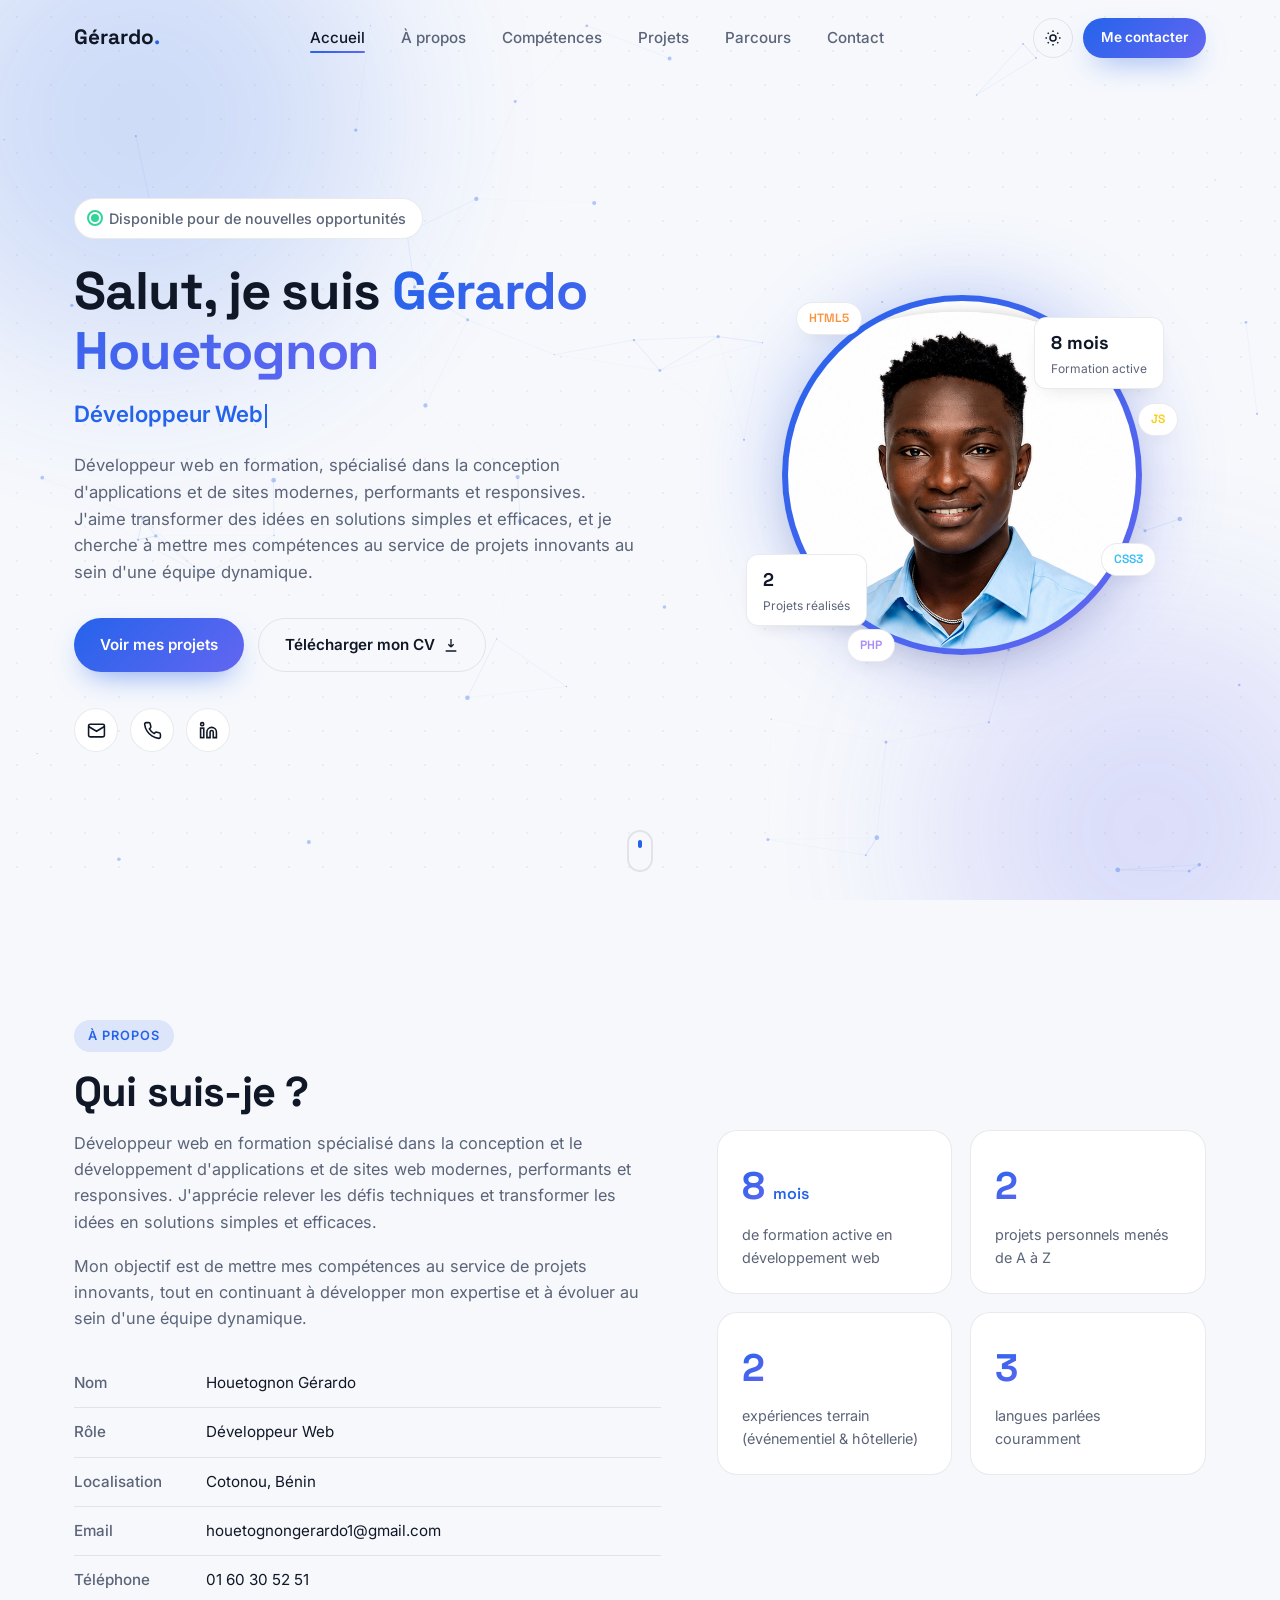
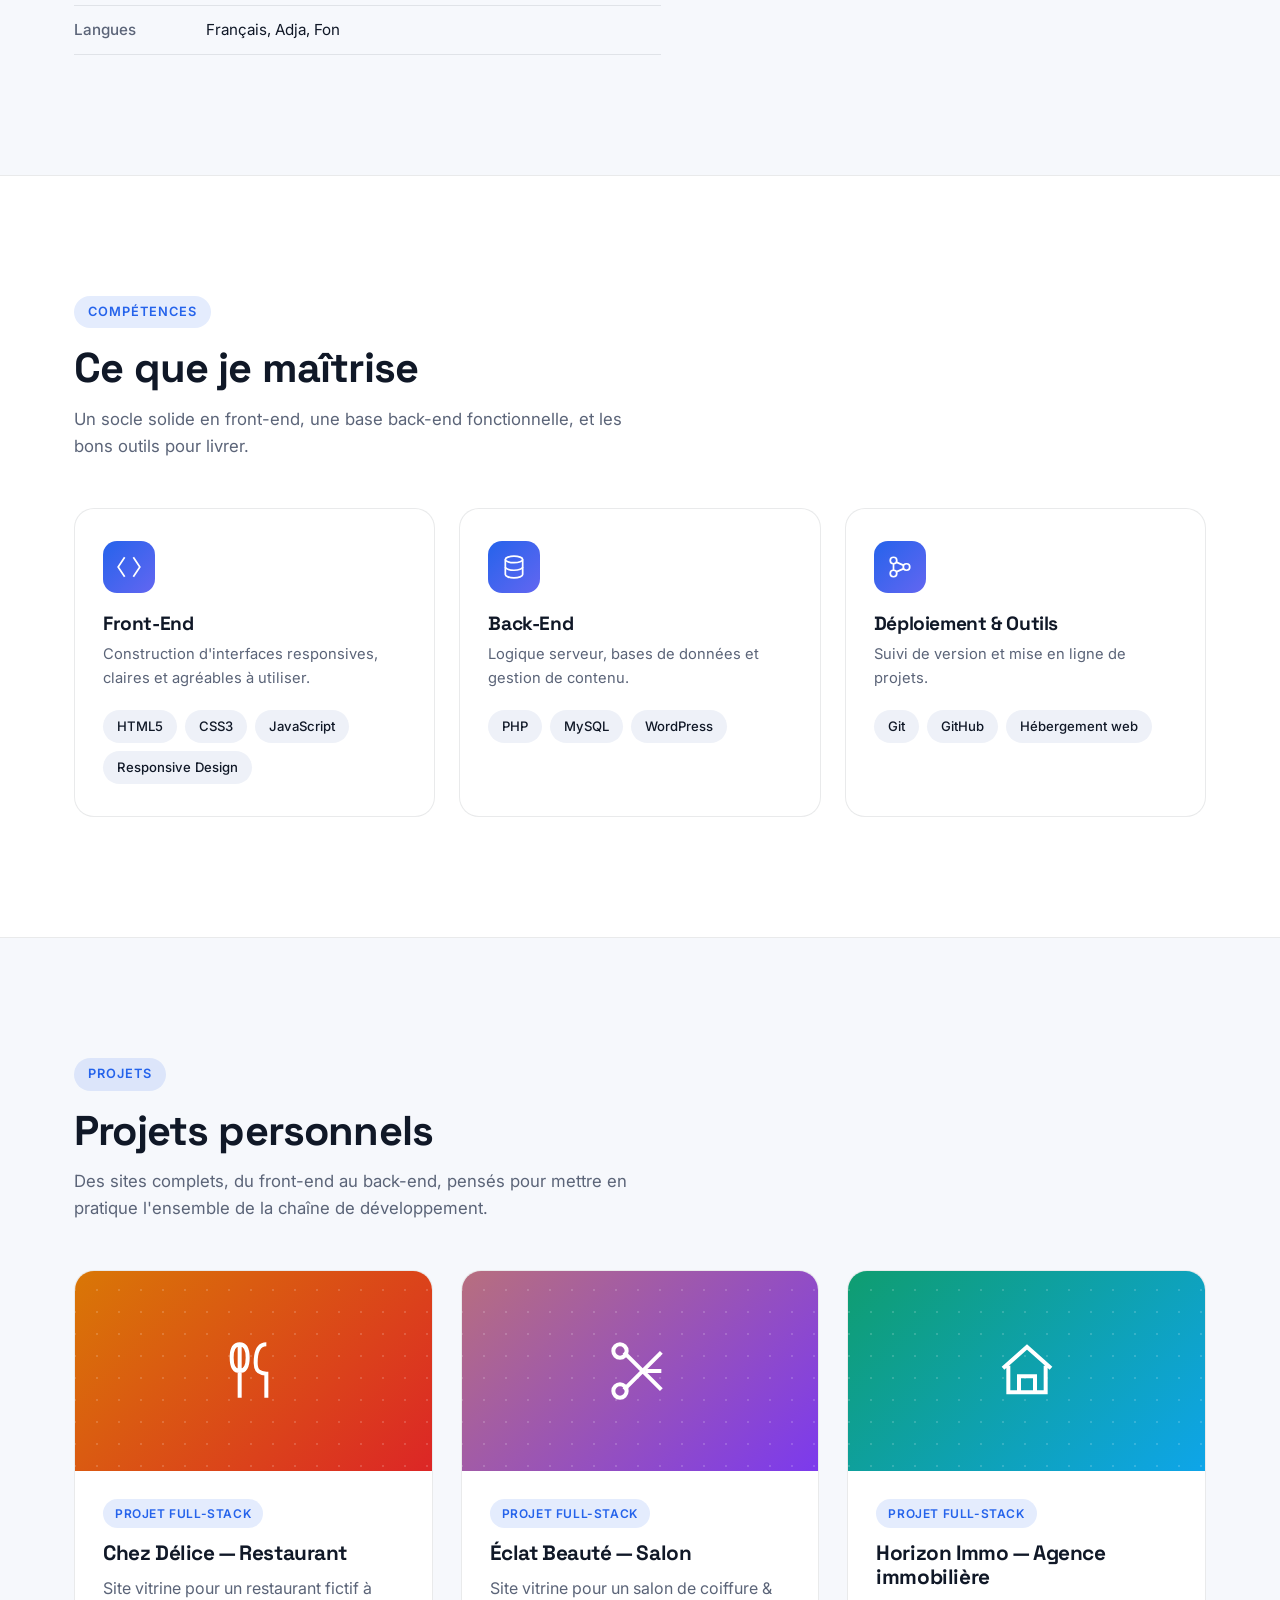
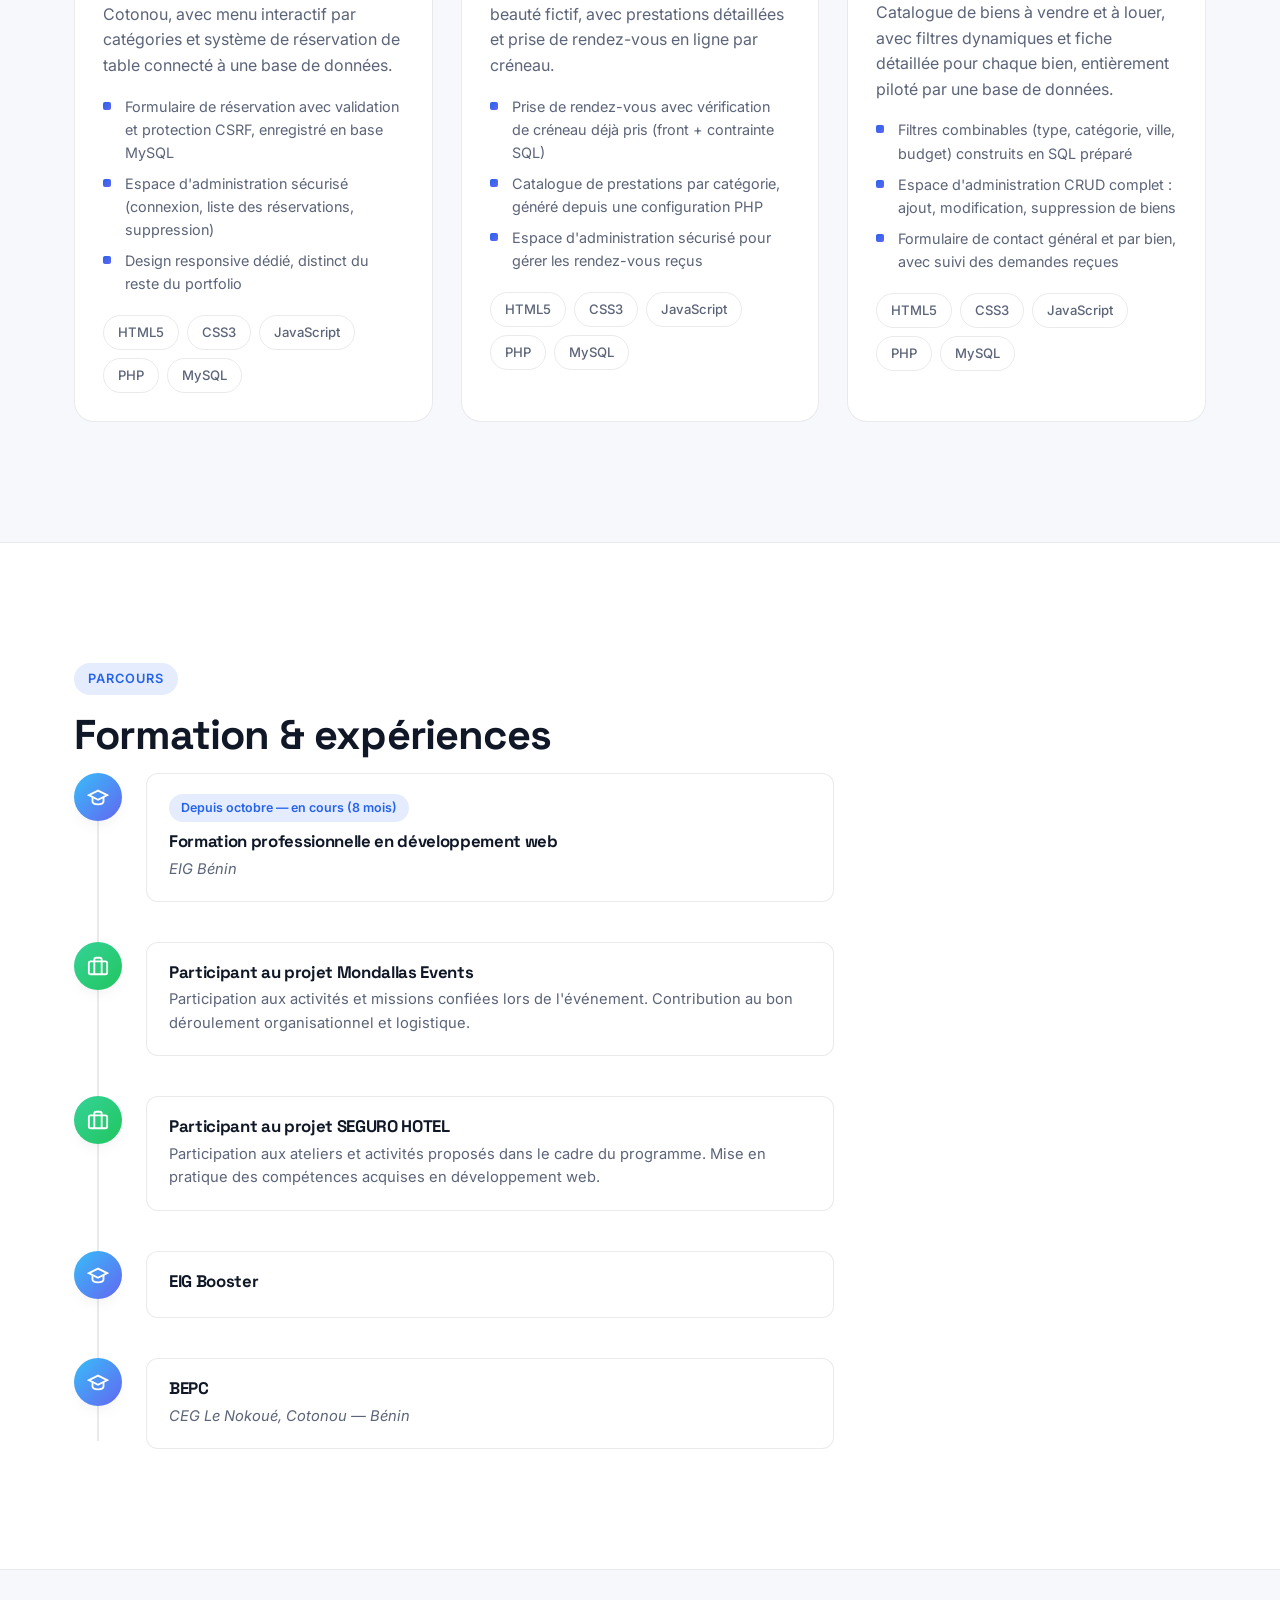
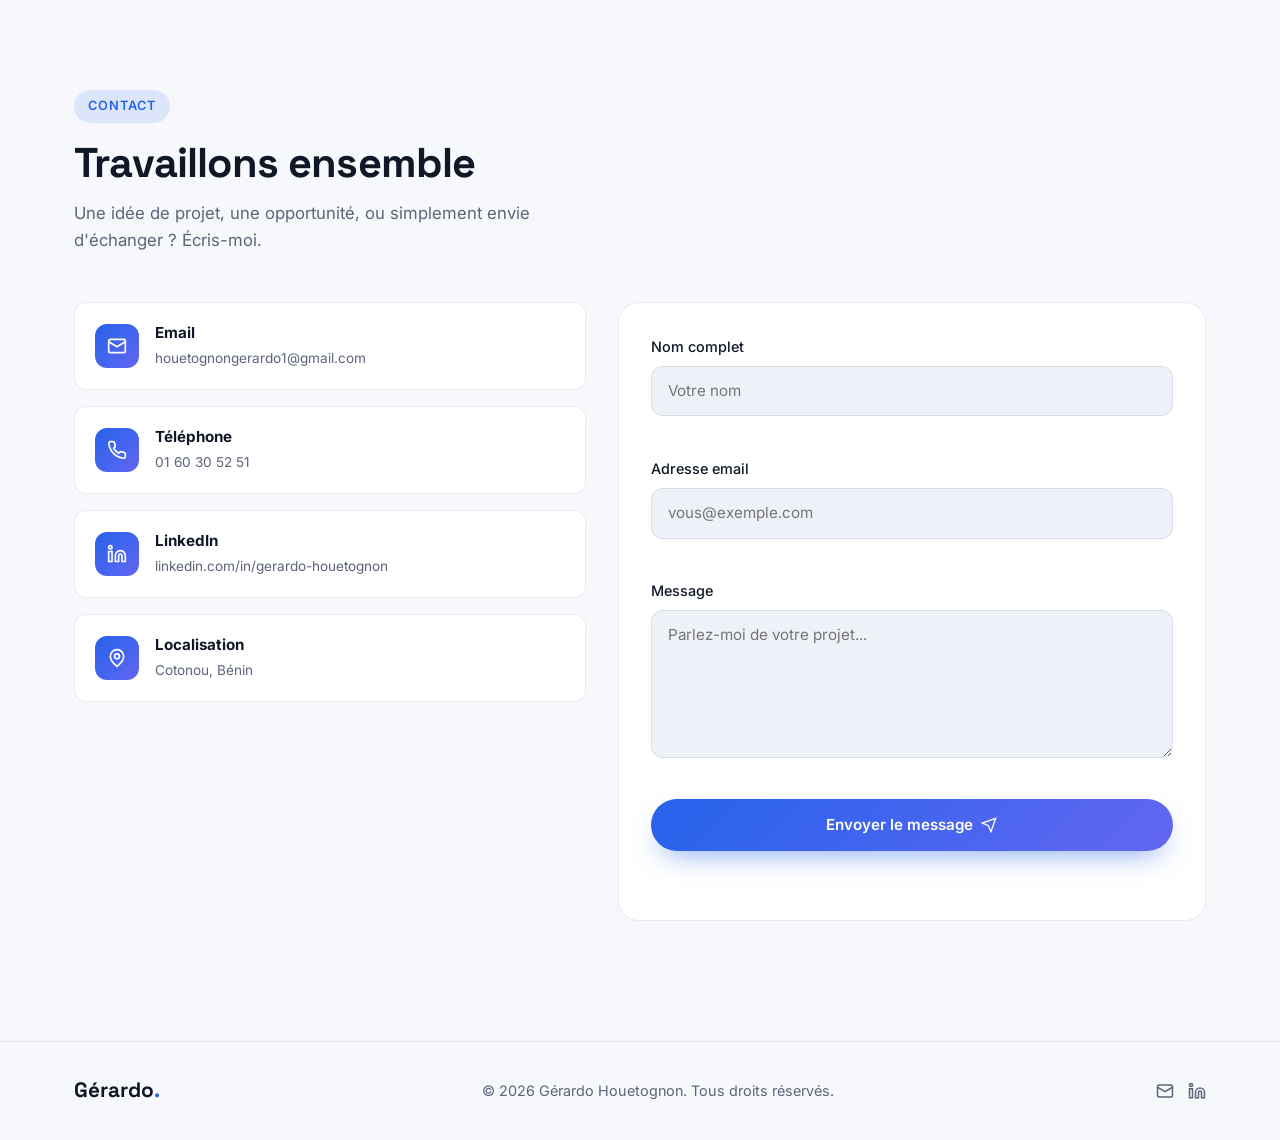
==== index.html @ ce1ed21f "Premier commit : portfolio personnel (site vitrine developpeur web)" ====
<!DOCTYPE html>
<html lang="fr">
<head>
<meta charset="UTF-8">
<meta name="viewport" content="width=device-width, initial-scale=1.0">
<title>Gérardo Houetognon — Développeur Web</title>
<meta name="description" content="Portfolio de Gérardo Houetognon, développeur web front-end &amp; back-end basé à Cotonou, Bénin. HTML5, CSS3, JavaScript, PHP, MySQL, WordPress.">
<meta name="theme-color" content="#0b0f19">

<meta property="og:type" content="website">
<meta property="og:title" content="Gérardo Houetognon — Développeur Web">
<meta property="og:description" content="Portfolio de Gérardo Houetognon, développeur web front-end &amp; back-end basé à Cotonou, Bénin.">
<meta property="og:image" content="assets/images/profile.png">

<link rel="icon" href="data:image/svg+xml,%3Csvg xmlns='http://www.w3.org/2000/svg' viewBox='0 0 100 100'%3E%3Crect width='100' height='100' rx='22' fill='%230b0f19'/%3E%3Ctext x='50' y='68' font-size='52' font-family='Arial,sans-serif' font-weight='700' fill='%2338bdf8' text-anchor='middle'%3EGH%3C/text%3E%3C/svg%3E">

<link rel="preconnect" href="https://fonts.googleapis.com">
<link rel="preconnect" href="https://fonts.gstatic.com" crossorigin>
<link href="https://fonts.googleapis.com/css2?family=Space+Grotesk:wght@500;600;700&family=Inter:wght@400;500;600;700&display=swap" rel="stylesheet">

<link rel="stylesheet" href="css/style.css">
</head>
<body>

<div class="preloader" id="preloader" aria-hidden="true">
  <span class="preloader__mark">GH</span>
</div>

<div class="bg-decor" aria-hidden="true">
  <span class="blob blob--one"></span>
  <span class="blob blob--two"></span>
  <span class="grid-overlay"></span>
</div>

<a class="skip-link" href="#main">Aller au contenu</a>

<header class="header" id="header">
  <div class="container header__inner">
    <a href="#top" class="logo">Gérardo<span class="dot">.</span></a>

    <nav class="nav" id="nav">
      <ul class="nav__list">
        <li><a href="#top" class="nav__link" data-nav>Accueil</a></li>
        <li><a href="#apropos" class="nav__link" data-nav>À propos</a></li>
        <li><a href="#competences" class="nav__link" data-nav>Compétences</a></li>
        <li><a href="#projets" class="nav__link" data-nav>Projets</a></li>
        <li><a href="#parcours" class="nav__link" data-nav>Parcours</a></li>
        <li><a href="#contact" class="nav__link" data-nav>Contact</a></li>
      </ul>
    </nav>

    <div class="header__actions">
      <button class="icon-btn" id="themeToggle" type="button" aria-label="Changer de thème">
        <svg class="icon icon-sun" viewBox="0 0 24 24" fill="none" stroke="currentColor" stroke-width="2"><circle cx="12" cy="12" r="4"/><path d="M12 2v2M12 20v2M4.93 4.93l1.41 1.41M17.66 17.66l1.41 1.41M2 12h2M20 12h2M6.34 17.66l-1.41 1.41M19.07 4.93l-1.41 1.41"/></svg>
        <svg class="icon icon-moon" viewBox="0 0 24 24" fill="none" stroke="currentColor" stroke-width="2"><path d="M21 12.79A9 9 0 1 1 11.21 3 7 7 0 0 0 21 12.79Z"/></svg>
      </button>
      <a href="#contact" class="btn btn--sm btn--primary header__cta">Me contacter</a>
      <button class="icon-btn nav-toggle" id="navToggle" type="button" aria-label="Ouvrir le menu" aria-expanded="false" aria-controls="nav">
        <span></span><span></span><span></span>
      </button>
    </div>
  </div>
</header>

<div class="nav-overlay" id="navOverlay"></div>

<main id="main">

  <!-- HERO -->
  <section class="hero section" id="top">
    <canvas id="particles" class="particles-canvas" aria-hidden="true"></canvas>
    <div class="container hero__inner">
      <div class="hero__text" data-reveal>
        <p class="eyebrow"><span class="pulse-dot"></span>Disponible pour de nouvelles opportunités</p>
        <h1 class="hero__title">
          Salut, je suis <span class="text-gradient">Gérardo Houetognon</span>
        </h1>
        <p class="hero__role">
          <span id="typed"></span><span class="caret" aria-hidden="true"></span>
        </p>
        <p class="hero__desc">
          Développeur web en formation, spécialisé dans la conception d'applications et de sites modernes,
          performants et responsives. J'aime transformer des idées en solutions simples et efficaces, et
          je cherche à mettre mes compétences au service de projets innovants au sein d'une équipe dynamique.
        </p>
        <div class="hero__actions">
          <a href="#projets" class="btn btn--primary">Voir mes projets</a>
          <a href="assets/cv/CV-Gerardo-Houetognon.pdf" class="btn btn--ghost" download>
            Télécharger mon CV
            <svg class="icon icon--sm" viewBox="0 0 24 24" fill="none" stroke="currentColor" stroke-width="2"><path d="M12 3v12m0 0-4-4m4 4 4-4M4 21h16"/></svg>
          </a>
        </div>
        <div class="hero__socials">
          <a href="mailto:houetognongerardo1@gmail.com" class="social-btn" aria-label="Envoyer un email" title="Email">
            <svg class="icon" viewBox="0 0 24 24" fill="none" stroke="currentColor" stroke-width="2"><rect x="2" y="4" width="20" height="16" rx="2"/><path d="m2 7 10 6 10-6"/></svg>
          </a>
          <a href="tel:0160305251" class="social-btn" aria-label="Appeler" title="Téléphone">
            <svg class="icon" viewBox="0 0 24 24" fill="none" stroke="currentColor" stroke-width="2"><path d="M22 16.92v3a2 2 0 0 1-2.18 2 19.79 19.79 0 0 1-8.63-3.07 19.5 19.5 0 0 1-6-6 19.79 19.79 0 0 1-3.07-8.67A2 2 0 0 1 4.11 2h3a2 2 0 0 1 2 1.72c.127.96.362 1.903.7 2.81a2 2 0 0 1-.45 2.11L8.09 9.91a16 16 0 0 0 6 6l1.27-1.27a2 2 0 0 1 2.11-.45c.907.338 1.85.573 2.81.7A2 2 0 0 1 22 16.92Z"/></svg>
          </a>
          <a href="https://linkedin.com/in/gerardo-houetognon" target="_blank" rel="noopener noreferrer" class="social-btn" aria-label="LinkedIn" title="LinkedIn">
            <svg class="icon" viewBox="0 0 24 24" fill="none" stroke="currentColor" stroke-width="2"><path d="M16 8a6 6 0 0 1 6 6v7h-4v-7a2 2 0 0 0-4 0v7h-4v-7a6 6 0 0 1 6-6Z"/><rect x="2" y="9" width="4" height="12"/><circle cx="4" cy="4" r="2"/></svg>
          </a>
        </div>
      </div>

      <div class="hero__visual" data-reveal>
        <div class="portrait">
          <div class="portrait__glow"></div>
          <div class="portrait__frame">
            <img src="assets/images/profile.png" alt="Photo de Gérardo Houetognon" class="portrait__img" onerror="this.parentElement.classList.add('portrait__frame--fallback')">
            <span class="portrait__fallback-text">GH</span>
          </div>
          <span class="float-card float-card--top">
            <strong>8 mois</strong>
            <small>Formation active</small>
          </span>
          <span class="float-card float-card--bottom">
            <strong>2</strong>
            <small>Projets réalisés</small>
          </span>
          <span class="chip chip--html">HTML5</span>
          <span class="chip chip--css">CSS3</span>
          <span class="chip chip--js">JS</span>
          <span class="chip chip--php">PHP</span>
        </div>
      </div>
    </div>

    <a href="#apropos" class="scroll-cue" aria-label="Défiler vers le bas">
      <span></span>
    </a>
  </section>

  <!-- A PROPOS -->
  <section class="section" id="apropos">
    <div class="container">
      <p class="section-tag" data-reveal>À propos</p>
      <h2 class="section-title" data-reveal>Qui suis-je&nbsp;?</h2>

      <div class="about__grid">
        <div class="about__text" data-reveal>
          <p>
            Développeur web en formation spécialisé dans la conception et le développement d'applications et de
            sites web modernes, performants et responsives. J'apprécie relever les défis techniques et transformer
            les idées en solutions simples et efficaces.
          </p>
          <p>
            Mon objectif est de mettre mes compétences au service de projets innovants, tout en continuant à
            développer mon expertise et à évoluer au sein d'une équipe dynamique.
          </p>

          <dl class="info-list">
            <div>
              <dt>Nom</dt>
              <dd>Houetognon Gérardo</dd>
            </div>
            <div>
              <dt>Rôle</dt>
              <dd>Développeur Web</dd>
            </div>
            <div>
              <dt>Localisation</dt>
              <dd>Cotonou, Bénin</dd>
            </div>
            <div>
              <dt>Email</dt>
              <dd><a href="mailto:houetognongerardo1@gmail.com">houetognongerardo1@gmail.com</a></dd>
            </div>
            <div>
              <dt>Téléphone</dt>
              <dd><a href="tel:0160305251">01 60 30 52 51</a></dd>
            </div>
            <div>
              <dt>Langues</dt>
              <dd>Français, Adja, Fon</dd>
            </div>
          </dl>
        </div>

        <div class="stats" data-reveal>
          <div class="stat-card">
            <span class="stat-card__num" data-count="8">0</span>
            <span class="stat-card__suffix">mois</span>
            <p>de formation active en développement web</p>
          </div>
          <div class="stat-card">
            <span class="stat-card__num" data-count="2">0</span>
            <p>projets personnels menés de A à Z</p>
          </div>
          <div class="stat-card">
            <span class="stat-card__num" data-count="2">0</span>
            <p>expériences terrain (événementiel &amp; hôtellerie)</p>
          </div>
          <div class="stat-card">
            <span class="stat-card__num" data-count="3">0</span>
            <p>langues parlées couramment</p>
          </div>
        </div>
      </div>
    </div>
  </section>

  <!-- COMPETENCES -->
  <section class="section section--alt" id="competences">
    <div class="container">
      <p class="section-tag" data-reveal>Compétences</p>
      <h2 class="section-title" data-reveal>Ce que je maîtrise</h2>
      <p class="section-sub" data-reveal>Un socle solide en front-end, une base back-end fonctionnelle, et les bons outils pour livrer.</p>

      <div class="skills__grid">
        <div class="skill-card" data-reveal>
          <div class="skill-card__icon">
            <svg viewBox="0 0 24 24" fill="none" stroke="currentColor" stroke-width="1.6"><path d="m8 3-6 9 6 9M16 3l6 9-6 9"/></svg>
          </div>
          <h3>Front-End</h3>
          <p>Construction d'interfaces responsives, claires et agréables à utiliser.</p>
          <ul class="tag-list">
            <li>HTML5</li>
            <li>CSS3</li>
            <li>JavaScript</li>
            <li>Responsive Design</li>
          </ul>
        </div>

        <div class="skill-card" data-reveal>
          <div class="skill-card__icon">
            <svg viewBox="0 0 24 24" fill="none" stroke="currentColor" stroke-width="1.6"><ellipse cx="12" cy="5" rx="8" ry="3"/><path d="M4 5v14c0 1.66 3.58 3 8 3s8-1.34 8-3V5"/><path d="M4 12c0 1.66 3.58 3 8 3s8-1.34 8-3"/></svg>
          </div>
          <h3>Back-End</h3>
          <p>Logique serveur, bases de données et gestion de contenu.</p>
          <ul class="tag-list">
            <li>PHP</li>
            <li>MySQL</li>
            <li>WordPress</li>
          </ul>
        </div>

        <div class="skill-card" data-reveal>
          <div class="skill-card__icon">
            <svg viewBox="0 0 24 24" fill="none" stroke="currentColor" stroke-width="1.6"><circle cx="6" cy="6" r="3"/><circle cx="6" cy="18" r="3"/><circle cx="18" cy="12" r="3"/><path d="M6 9v6M8.5 7.5 15.5 10.5M8.5 16.5 15.5 13.5"/></svg>
          </div>
          <h3>Déploiement &amp; Outils</h3>
          <p>Suivi de version et mise en ligne de projets.</p>
          <ul class="tag-list">
            <li>Git</li>
            <li>GitHub</li>
            <li>Hébergement web</li>
          </ul>
        </div>
      </div>
    </div>
  </section>

  <!-- PROJETS -->
  <section class="section" id="projets">
    <div class="container">
      <p class="section-tag" data-reveal>Projets</p>
      <h2 class="section-title" data-reveal>Projets personnels</h2>
      <p class="section-sub" data-reveal>Des sites complets, du front-end au back-end, pensés pour mettre en pratique l'ensemble de la chaîne de développement.</p>

      <div class="projects__grid">

        <article class="project-card" data-reveal>
          <div class="project-card__thumb project-card__thumb--restaurant" aria-hidden="true">
            <svg viewBox="0 0 24 24" fill="none" stroke="currentColor" stroke-width="1.5"><path d="M7 2v20M7 2c-2 0-3 2-3 5s1 5 3 5M7 2c2 0 3 2 3 5s-1 5-3 5M17 2c-3 0-4 3-4 7 0 3 1.5 4 4 4v9"/></svg>
          </div>
          <div class="project-card__body">
            <span class="badge">Projet full-stack</span>
            <h3>Chez Délice — Restaurant</h3>
            <p>
              Site vitrine pour un restaurant fictif à Cotonou, avec menu interactif par catégories
              et système de réservation de table connecté à une base de données.
            </p>
            <ul class="feature-list">
              <li>Formulaire de réservation avec validation et protection CSRF, enregistré en base MySQL</li>
              <li>Espace d'administration sécurisé (connexion, liste des réservations, suppression)</li>
              <li>Design responsive dédié, distinct du reste du portfolio</li>
            </ul>
            <div class="tag-list tag-list--outline">
              <span>HTML5</span><span>CSS3</span><span>JavaScript</span><span>PHP</span><span>MySQL</span>
            </div>
          </div>
        </article>

        <article class="project-card" data-reveal>
          <div class="project-card__thumb project-card__thumb--salon" aria-hidden="true">
            <svg viewBox="0 0 24 24" fill="none" stroke="currentColor" stroke-width="1.5"><path d="M6 5 20 19M20 5 6 19"/><circle cx="4.5" cy="4.5" r="2.5"/><circle cx="4.5" cy="19.5" r="2.5"/><path d="M14 12h6"/></svg>
          </div>
          <div class="project-card__body">
            <span class="badge">Projet full-stack</span>
            <h3>Éclat Beauté — Salon</h3>
            <p>
              Site vitrine pour un salon de coiffure &amp; beauté fictif, avec prestations détaillées
              et prise de rendez-vous en ligne par créneau.
            </p>
            <ul class="feature-list">
              <li>Prise de rendez-vous avec vérification de créneau déjà pris (front + contrainte SQL)</li>
              <li>Catalogue de prestations par catégorie, généré depuis une configuration PHP</li>
              <li>Espace d'administration sécurisé pour gérer les rendez-vous reçus</li>
            </ul>
            <div class="tag-list tag-list--outline">
              <span>HTML5</span><span>CSS3</span><span>JavaScript</span><span>PHP</span><span>MySQL</span>
            </div>
          </div>
        </article>

        <article class="project-card" data-reveal>
          <div class="project-card__thumb project-card__thumb--immo" aria-hidden="true">
            <svg viewBox="0 0 24 24" fill="none" stroke="currentColor" stroke-width="1.5"><path d="m3 11 9-8 9 8M5 10v10h14V10"/><path d="M9 20v-6h6v6"/></svg>
          </div>
          <div class="project-card__body">
            <span class="badge">Projet full-stack</span>
            <h3>Horizon Immo — Agence immobilière</h3>
            <p>
              Catalogue de biens à vendre et à louer, avec filtres dynamiques et fiche détaillée
              pour chaque bien, entièrement piloté par une base de données.
            </p>
            <ul class="feature-list">
              <li>Filtres combinables (type, catégorie, ville, budget) construits en SQL préparé</li>
              <li>Espace d'administration CRUD complet : ajout, modification, suppression de biens</li>
              <li>Formulaire de contact général et par bien, avec suivi des demandes reçues</li>
            </ul>
            <div class="tag-list tag-list--outline">
              <span>HTML5</span><span>CSS3</span><span>JavaScript</span><span>PHP</span><span>MySQL</span>
            </div>
          </div>
        </article>

      </div>
    </div>
  </section>

  <!-- PARCOURS -->
  <section class="section section--alt" id="parcours">
    <div class="container">
      <p class="section-tag" data-reveal>Parcours</p>
      <h2 class="section-title" data-reveal>Formation &amp; expériences</h2>

      <div class="timeline">

        <div class="timeline__item" data-reveal>
          <div class="timeline__icon timeline__icon--edu">
            <svg viewBox="0 0 24 24" fill="none" stroke="currentColor" stroke-width="2"><path d="M22 10 12 5 2 10l10 5 10-5Z"/><path d="M6 12v5c0 1.66 2.69 3 6 3s6-1.34 6-3v-5"/></svg>
          </div>
          <div class="timeline__content">
            <span class="timeline__period">Depuis octobre — en cours (8 mois)</span>
            <h3>Formation professionnelle en développement web</h3>
            <p class="timeline__place">EIG Bénin</p>
          </div>
        </div>

        <div class="timeline__item" data-reveal>
          <div class="timeline__icon timeline__icon--work">
            <svg viewBox="0 0 24 24" fill="none" stroke="currentColor" stroke-width="2"><rect x="2" y="7" width="20" height="14" rx="2"/><path d="M16 21V5a2 2 0 0 0-2-2h-4a2 2 0 0 0-2 2v16"/></svg>
          </div>
          <div class="timeline__content">
            <h3>Participant au projet Mondallas Events</h3>
            <p>Participation aux activités et missions confiées lors de l'événement. Contribution au bon déroulement organisationnel et logistique.</p>
          </div>
        </div>

        <div class="timeline__item" data-reveal>
          <div class="timeline__icon timeline__icon--work">
            <svg viewBox="0 0 24 24" fill="none" stroke="currentColor" stroke-width="2"><rect x="2" y="7" width="20" height="14" rx="2"/><path d="M16 21V5a2 2 0 0 0-2-2h-4a2 2 0 0 0-2 2v16"/></svg>
          </div>
          <div class="timeline__content">
            <h3>Participant au projet SEGURO HOTEL</h3>
            <p>Participation aux ateliers et activités proposés dans le cadre du programme. Mise en pratique des compétences acquises en développement web.</p>
          </div>
        </div>

        <div class="timeline__item" data-reveal>
          <div class="timeline__icon timeline__icon--edu">
            <svg viewBox="0 0 24 24" fill="none" stroke="currentColor" stroke-width="2"><path d="M22 10 12 5 2 10l10 5 10-5Z"/><path d="M6 12v5c0 1.66 2.69 3 6 3s6-1.34 6-3v-5"/></svg>
          </div>
          <div class="timeline__content">
            <h3>EIG Booster</h3>
          </div>
        </div>

        <div class="timeline__item" data-reveal>
          <div class="timeline__icon timeline__icon--edu">
            <svg viewBox="0 0 24 24" fill="none" stroke="currentColor" stroke-width="2"><path d="M22 10 12 5 2 10l10 5 10-5Z"/><path d="M6 12v5c0 1.66 2.69 3 6 3s6-1.34 6-3v-5"/></svg>
          </div>
          <div class="timeline__content">
            <h3>BEPC</h3>
            <p class="timeline__place">CEG Le Nokoué, Cotonou — Bénin</p>
          </div>
        </div>

      </div>
    </div>
  </section>

  <!-- CONTACT -->
  <section class="section" id="contact">
    <div class="container">
      <p class="section-tag" data-reveal>Contact</p>
      <h2 class="section-title" data-reveal>Travaillons ensemble</h2>
      <p class="section-sub" data-reveal>Une idée de projet, une opportunité, ou simplement envie d'échanger&nbsp;? Écris-moi.</p>

      <div class="contact__grid">
        <div class="contact__info" data-reveal>
          <a href="mailto:houetognongerardo1@gmail.com" class="contact-card">
            <span class="contact-card__icon">
              <svg viewBox="0 0 24 24" fill="none" stroke="currentColor" stroke-width="2"><rect x="2" y="4" width="20" height="16" rx="2"/><path d="m2 7 10 6 10-6"/></svg>
            </span>
            <span>
              <strong>Email</strong>
              <small>houetognongerardo1@gmail.com</small>
            </span>
          </a>
          <a href="tel:0160305251" class="contact-card">
            <span class="contact-card__icon">
              <svg viewBox="0 0 24 24" fill="none" stroke="currentColor" stroke-width="2"><path d="M22 16.92v3a2 2 0 0 1-2.18 2 19.79 19.79 0 0 1-8.63-3.07 19.5 19.5 0 0 1-6-6 19.79 19.79 0 0 1-3.07-8.67A2 2 0 0 1 4.11 2h3a2 2 0 0 1 2 1.72c.127.96.362 1.903.7 2.81a2 2 0 0 1-.45 2.11L8.09 9.91a16 16 0 0 0 6 6l1.27-1.27a2 2 0 0 1 2.11-.45c.907.338 1.85.573 2.81.7A2 2 0 0 1 22 16.92Z"/></svg>
            </span>
            <span>
              <strong>Téléphone</strong>
              <small>01 60 30 52 51</small>
            </span>
          </a>
          <a href="https://linkedin.com/in/gerardo-houetognon" target="_blank" rel="noopener noreferrer" class="contact-card">
            <span class="contact-card__icon">
              <svg viewBox="0 0 24 24" fill="none" stroke="currentColor" stroke-width="2"><path d="M16 8a6 6 0 0 1 6 6v7h-4v-7a2 2 0 0 0-4 0v7h-4v-7a6 6 0 0 1 6-6Z"/><rect x="2" y="9" width="4" height="12"/><circle cx="4" cy="4" r="2"/></svg>
            </span>
            <span>
              <strong>LinkedIn</strong>
              <small>linkedin.com/in/gerardo-houetognon</small>
            </span>
          </a>
          <div class="contact-card contact-card--static">
            <span class="contact-card__icon">
              <svg viewBox="0 0 24 24" fill="none" stroke="currentColor" stroke-width="2"><path d="M20 10c0 6-8 12-8 12s-8-6-8-12a8 8 0 0 1 16 0Z"/><circle cx="12" cy="10" r="3"/></svg>
            </span>
            <span>
              <strong>Localisation</strong>
              <small>Cotonou, Bénin</small>
            </span>
          </div>
        </div>

        <form class="contact-form" id="contactForm" data-reveal novalidate>
          <div class="form-row">
            <label for="name">Nom complet</label>
            <input type="text" id="name" name="name" placeholder="Votre nom" required>
            <span class="form-error" data-error-for="name"></span>
          </div>
          <div class="form-row">
            <label for="email">Adresse email</label>
            <input type="email" id="email" name="email" placeholder="vous@exemple.com" required>
            <span class="form-error" data-error-for="email"></span>
          </div>
          <div class="form-row">
            <label for="message">Message</label>
            <textarea id="message" name="message" rows="5" placeholder="Parlez-moi de votre projet..." required></textarea>
            <span class="form-error" data-error-for="message"></span>
          </div>
          <button type="submit" class="btn btn--primary btn--block">
            Envoyer le message
            <svg class="icon icon--sm" viewBox="0 0 24 24" fill="none" stroke="currentColor" stroke-width="2"><path d="m22 2-7 20-4-9-9-4 20-7Z"/></svg>
          </button>
          <p class="form-status" id="formStatus" role="status" aria-live="polite"></p>
        </form>
      </div>
    </div>
  </section>

</main>

<footer class="footer">
  <div class="container footer__inner">
    <a href="#top" class="logo">Gérardo<span class="dot">.</span></a>
    <p>© <span id="year"></span> Gérardo Houetognon. Tous droits réservés.</p>
    <div class="footer__socials">
      <a href="mailto:houetognongerardo1@gmail.com" aria-label="Email">
        <svg class="icon" viewBox="0 0 24 24" fill="none" stroke="currentColor" stroke-width="2"><rect x="2" y="4" width="20" height="16" rx="2"/><path d="m2 7 10 6 10-6"/></svg>
      </a>
      <a href="https://linkedin.com/in/gerardo-houetognon" target="_blank" rel="noopener noreferrer" aria-label="LinkedIn">
        <svg class="icon" viewBox="0 0 24 24" fill="none" stroke="currentColor" stroke-width="2"><path d="M16 8a6 6 0 0 1 6 6v7h-4v-7a2 2 0 0 0-4 0v7h-4v-7a6 6 0 0 1 6-6Z"/><rect x="2" y="9" width="4" height="12"/><circle cx="4" cy="4" r="2"/></svg>
      </a>
    </div>
  </div>
</footer>

<button class="back-to-top" id="backToTop" aria-label="Retour en haut">
  <svg class="icon" viewBox="0 0 24 24" fill="none" stroke="currentColor" stroke-width="2"><path d="m18 15-6-6-6 6"/></svg>
</button>

<script src="js/script.js"></script>
</body>
</html>
---- css/style.css ----
/* ============ Reset & base ============ */
*, *::before, *::after { box-sizing: border-box; }
* { margin: 0; padding: 0; }
html { scroll-behavior: smooth; }
img { max-width: 100%; display: block; }
a { color: inherit; text-decoration: none; }
ul { list-style: none; }
button, input, textarea { font: inherit; color: inherit; }
button { cursor: pointer; background: none; border: none; }
svg { display: block; }

/* ============ Design tokens ============ */
:root {
  --bg: #090d16;
  --bg-alt: #0c111d;
  --surface: #121828;
  --surface-2: #182036;
  --border: rgba(255,255,255,0.09);
  --text: #e8ecf5;
  --text-muted: #98a2b8;
  --primary: #38bdf8;
  --primary-2: #818cf8;
  --gradient: linear-gradient(135deg, #38bdf8 0%, #818cf8 100%);
  --success: #34d399;
  --danger: #f87171;
  --shadow: 0 20px 45px -20px rgba(0,0,0,0.55);
  --shadow-sm: 0 8px 20px -10px rgba(0,0,0,0.4);
  --radius: 20px;
  --radius-sm: 12px;
  --container: 1180px;
  --ff-heading: "Space Grotesk", "Inter", sans-serif;
  --ff-body: "Inter", sans-serif;
}

:root[data-theme="light"] {
  --bg: #f6f8fc;
  --bg-alt: #ffffff;
  --surface: #ffffff;
  --surface-2: #eef1f8;
  --border: rgba(15,23,42,0.09);
  --text: #101827;
  --text-muted: #5b6478;
  --primary: #2563eb;
  --primary-2: #6366f1;
  --gradient: linear-gradient(135deg, #2563eb 0%, #6366f1 100%);
  --shadow: 0 20px 45px -22px rgba(15,23,42,0.25);
  --shadow-sm: 0 8px 20px -12px rgba(15,23,42,0.18);
}

@media (prefers-color-scheme: light) {
  :root:not([data-theme="dark"]) {
    --bg: #f6f8fc;
    --bg-alt: #ffffff;
    --surface: #ffffff;
    --surface-2: #eef1f8;
    --border: rgba(15,23,42,0.09);
    --text: #101827;
    --text-muted: #5b6478;
    --primary: #2563eb;
    --primary-2: #6366f1;
    --gradient: linear-gradient(135deg, #2563eb 0%, #6366f1 100%);
    --shadow: 0 20px 45px -22px rgba(15,23,42,0.25);
    --shadow-sm: 0 8px 20px -12px rgba(15,23,42,0.18);
  }
}

body {
  font-family: var(--ff-body);
  background: var(--bg);
  color: var(--text);
  line-height: 1.6;
  overflow-x: hidden;
  transition: background-color .4s ease, color .4s ease;
}

h1, h2, h3, h4 { font-family: var(--ff-heading); line-height: 1.15; letter-spacing: -0.02em; }

.container { max-width: var(--container); margin-inline: auto; padding-inline: 24px; }

.section { padding-block: clamp(64px, 10vw, 120px); position: relative; }
.section--alt { background: var(--bg-alt); border-block: 1px solid var(--border); }

.section-tag {
  display: inline-block;
  font-size: 0.8rem;
  font-weight: 600;
  letter-spacing: 0.08em;
  text-transform: uppercase;
  color: var(--primary);
  background: color-mix(in srgb, var(--primary) 12%, transparent);
  padding: 6px 14px;
  border-radius: 100px;
  margin-bottom: 16px;
}

.section-title {
  font-size: clamp(1.8rem, 3.6vw, 2.6rem);
  font-weight: 700;
  margin-bottom: 14px;
}

.section-sub {
  color: var(--text-muted);
  max-width: 560px;
  font-size: 1.05rem;
  margin-bottom: 48px;
}

.text-gradient {
  background: var(--gradient);
  -webkit-background-clip: text;
  background-clip: text;
  color: transparent;
}

.skip-link {
  position: absolute; left: -9999px; top: 0;
  background: var(--surface); color: var(--text);
  padding: 12px 18px; border-radius: 0 0 8px 0; z-index: 10000;
}
.skip-link:focus { left: 0; }

/* ============ Reveal on scroll ============ */
[data-reveal] {
  opacity: 0;
  transform: translateY(28px);
  transition: opacity .7s cubic-bezier(.2,.7,.3,1), transform .7s cubic-bezier(.2,.7,.3,1);
}
[data-reveal].in-view { opacity: 1; transform: translateY(0); }

@media (prefers-reduced-motion: reduce) {
  html { scroll-behavior: auto; }
  [data-reveal] { opacity: 1; transform: none; transition: none; }
  *, *::before, *::after { animation-duration: 0.001ms !important; animation-iteration-count: 1 !important; transition-duration: 0.001ms !important; }
}

/* ============ Preloader ============ */
.preloader {
  position: fixed; inset: 0; z-index: 9999;
  background: var(--bg);
  display: flex; align-items: center; justify-content: center;
  transition: opacity .5s ease, visibility .5s ease;
}
.preloader__mark {
  font-family: var(--ff-heading); font-weight: 700; font-size: 2rem;
  background: var(--gradient); -webkit-background-clip: text; background-clip: text; color: transparent;
  animation: pulseScale 1.1s ease-in-out infinite;
}
.preloader.is-hidden { opacity: 0; visibility: hidden; pointer-events: none; }
@keyframes pulseScale { 0%,100% { transform: scale(1); opacity: .7; } 50% { transform: scale(1.12); opacity: 1; } }

/* ============ Background decor ============ */
.bg-decor { position: fixed; inset: 0; z-index: -1; overflow: hidden; }
.blob {
  position: absolute; border-radius: 50%; filter: blur(90px); opacity: .35;
  animation: floatBlob 18s ease-in-out infinite;
}
.blob--one { width: 480px; height: 480px; background: var(--primary); top: -120px; left: -100px; }
.blob--two { width: 420px; height: 420px; background: var(--primary-2); bottom: -140px; right: -80px; animation-delay: -6s; }
:root[data-theme="light"] .blob { opacity: .18; }
@media (prefers-color-scheme: light) {
  :root:not([data-theme="dark"]) .blob { opacity: .18; }
}
.grid-overlay {
  position: absolute; inset: 0;
  background-image: radial-gradient(circle, var(--border) 1px, transparent 1px);
  background-size: 34px 34px;
  opacity: .5;
}
@keyframes floatBlob {
  0%, 100% { transform: translate(0, 0) scale(1); }
  50% { transform: translate(40px, -30px) scale(1.08); }
}

/* ============ Header ============ */
.header {
  position: fixed; top: 0; left: 0; right: 0; z-index: 1000;
  padding-block: 18px;
  transition: padding .3s ease, background-color .3s ease, box-shadow .3s ease, border-color .3s ease;
  border-bottom: 1px solid transparent;
}
.header.is-scrolled {
  padding-block: 12px;
  background: color-mix(in srgb, var(--bg) 78%, transparent);
  backdrop-filter: blur(14px) saturate(140%);
  border-color: var(--border);
  box-shadow: var(--shadow-sm);
}
.header__inner { display: flex; align-items: center; justify-content: space-between; gap: 20px; }

.logo { font-family: var(--ff-heading); font-weight: 700; font-size: 1.3rem; }
.logo .dot { color: var(--primary); }

.nav__list { display: flex; gap: 8px; }
.nav__link {
  position: relative; padding: 8px 14px; font-size: 0.95rem; font-weight: 500; color: var(--text-muted);
  transition: color .25s ease;
}
.nav__link::after {
  content: ""; position: absolute; left: 14px; right: 14px; bottom: 2px; height: 2px;
  background: var(--gradient); border-radius: 2px; transform: scaleX(0); transform-origin: left;
  transition: transform .25s ease;
}
.nav__link:hover, .nav__link.active { color: var(--text); }
.nav__link:hover::after, .nav__link.active::after { transform: scaleX(1); }

.header__actions { display: flex; align-items: center; gap: 10px; }

.icon-btn {
  width: 40px; height: 40px; display: flex; align-items: center; justify-content: center;
  border: 1px solid var(--border); border-radius: 50%; color: var(--text);
  transition: border-color .25s ease, transform .25s ease, background-color .25s ease;
}
.icon-btn:hover { border-color: var(--primary); transform: translateY(-2px); }
.icon-btn .icon { width: 18px; height: 18px; }

#themeToggle .icon-moon { display: none; }
:root[data-theme="light"] #themeToggle .icon-sun { display: none; }
:root[data-theme="light"] #themeToggle .icon-moon { display: block; }

.nav-toggle { display: none; flex-direction: column; justify-content: center; gap: 5px; }
.nav-toggle span { width: 20px; height: 2px; background: currentColor; border-radius: 2px; transition: transform .3s ease, opacity .3s ease; }
.nav-toggle.is-active span:nth-child(1) { transform: translateY(7px) rotate(45deg); }
.nav-toggle.is-active span:nth-child(2) { opacity: 0; }
.nav-toggle.is-active span:nth-child(3) { transform: translateY(-7px) rotate(-45deg); }

/* ============ Buttons ============ */
.btn {
  display: inline-flex; align-items: center; justify-content: center; gap: 8px;
  padding: 14px 26px; border-radius: 100px; font-weight: 600; font-size: 0.95rem;
  transition: transform .25s ease, box-shadow .25s ease, background-color .25s ease, border-color .25s ease, color .25s ease;
  white-space: nowrap;
}
.btn--primary { background: var(--gradient); color: #ffffff; box-shadow: 0 12px 30px -12px color-mix(in srgb, var(--primary) 65%, transparent); }
.btn--primary:hover { transform: translateY(-3px); box-shadow: 0 18px 36px -12px color-mix(in srgb, var(--primary) 75%, transparent); }
.btn--ghost { background: transparent; border: 1px solid var(--border); color: var(--text); }
.btn--ghost:hover { border-color: var(--primary); color: var(--primary); transform: translateY(-3px); }
.btn--sm { padding: 9px 18px; font-size: 0.85rem; }
.btn--block { width: 100%; }
.icon--sm { width: 16px; height: 16px; }
.header__cta { display: inline-flex; }

@media (max-width: 640px) { .header__cta { display: none; } }

/* ============ Hero ============ */
.hero { min-height: 100vh; display: flex; align-items: center; padding-top: 110px; padding-bottom: 60px; }
.hero__inner {
  display: grid; grid-template-columns: 1.1fr 0.9fr; gap: 48px; align-items: center; position: relative; z-index: 1;
}

.particles-canvas { position: absolute; inset: 0; z-index: 0; opacity: .55; pointer-events: none; }

.eyebrow {
  display: inline-flex; align-items: center; gap: 10px; font-size: 0.9rem; font-weight: 500;
  color: var(--text-muted); background: var(--surface); border: 1px solid var(--border);
  padding: 8px 16px; border-radius: 100px; margin-bottom: 22px;
}
.pulse-dot { width: 8px; height: 8px; border-radius: 50%; background: var(--success); position: relative; }
.pulse-dot::after {
  content: ""; position: absolute; inset: -4px; border-radius: 50%; border: 2px solid var(--success);
  animation: pulseRing 1.8s ease-out infinite;
}
@keyframes pulseRing { 0% { transform: scale(.6); opacity: 1; } 100% { transform: scale(1.8); opacity: 0; } }

.hero__title { font-size: clamp(2.1rem, 4.6vw, 3.3rem); font-weight: 700; margin-bottom: 14px; }
.hero__role { font-size: clamp(1.1rem, 2vw, 1.4rem); font-weight: 600; color: var(--primary); margin-bottom: 20px; min-height: 1.6em; }
.caret { display: inline-block; width: 2px; height: 1.1em; background: var(--primary); vertical-align: middle; margin-left: 2px; animation: blink 1s step-end infinite; }
@keyframes blink { 50% { opacity: 0; } }

.hero__desc { color: var(--text-muted); max-width: 560px; font-size: 1.05rem; margin-bottom: 32px; }
.hero__actions { display: flex; flex-wrap: wrap; gap: 14px; margin-bottom: 36px; }

.hero__socials { display: flex; gap: 12px; }
.social-btn {
  width: 44px; height: 44px; border-radius: 50%; display: flex; align-items: center; justify-content: center;
  border: 1px solid var(--border); background: var(--surface);
  transition: transform .25s ease, border-color .25s ease, color .25s ease;
}
.social-btn .icon { width: 19px; height: 19px; }
.social-btn:hover { transform: translateY(-4px); border-color: var(--primary); color: var(--primary); }

/* ---- Portrait ---- */
.hero__visual { display: flex; justify-content: center; }
.portrait { position: relative; width: min(360px, 80vw); aspect-ratio: 1; }
.portrait__glow {
  position: absolute; inset: 6%; border-radius: 50%; background: var(--gradient);
  filter: blur(50px); opacity: .55; animation: floatBlob 10s ease-in-out infinite;
}
.portrait__frame {
  position: absolute; inset: 0; border-radius: 50%; padding: 6px; background: var(--gradient);
  overflow: hidden; box-shadow: var(--shadow);
}
.portrait__frame::before {
  content: ""; position: absolute; inset: 0; border-radius: 50%; padding: 6px;
}
.portrait__img { width: 100%; height: 100%; object-fit: cover; border-radius: 50%; background: var(--surface-2); }
.portrait__fallback-text {
  display: none; position: absolute; inset: 6px; border-radius: 50%; background: var(--surface-2);
  align-items: center; justify-content: center; font-family: var(--ff-heading); font-weight: 700;
  font-size: 3.4rem; color: var(--primary);
}
.portrait__frame--fallback .portrait__img { display: none; }
.portrait__frame--fallback .portrait__fallback-text { display: flex; }

.float-card {
  position: absolute; display: flex; flex-direction: column; gap: 2px;
  background: var(--surface); border: 1px solid var(--border); border-radius: var(--radius-sm);
  padding: 10px 16px; box-shadow: var(--shadow-sm); animation: floatY 5s ease-in-out infinite;
}
.float-card strong { font-family: var(--ff-heading); font-size: 1.15rem; }
.float-card small { color: var(--text-muted); font-size: 0.75rem; }
.float-card--top { top: 6%; right: -6%; animation-delay: -1s; }
.float-card--bottom { bottom: 8%; left: -10%; animation-delay: -3s; }
@keyframes floatY { 0%, 100% { transform: translateY(0); } 50% { transform: translateY(-12px); } }

.chip {
  position: absolute; font-family: var(--ff-heading); font-weight: 600; font-size: 0.75rem;
  padding: 6px 12px; border-radius: 100px; border: 1px solid var(--border); background: var(--surface);
  box-shadow: var(--shadow-sm); animation: floatY 6s ease-in-out infinite;
}
.chip--html { top: 2%; left: 4%; color: #fb923c; animation-delay: -.5s; }
.chip--css { bottom: 22%; right: -4%; color: #38bdf8; animation-delay: -2s; }
.chip--js { top: 30%; right: -10%; color: #facc15; animation-delay: -4s; }
.chip--php { bottom: -2%; left: 18%; color: #a78bfa; animation-delay: -1.5s; }

.scroll-cue {
  position: absolute; left: 50%; bottom: 28px; transform: translateX(-50%);
  width: 26px; height: 42px; border: 2px solid var(--border); border-radius: 100px;
  display: flex; justify-content: center; padding-top: 8px;
}
.scroll-cue span { width: 4px; height: 8px; border-radius: 2px; background: var(--primary); animation: scrollCue 1.6s ease-in-out infinite; }
@keyframes scrollCue { 0% { transform: translateY(0); opacity: 1; } 100% { transform: translateY(14px); opacity: 0; } }

/* ============ About ============ */
.about__grid { display: grid; grid-template-columns: 1.2fr 1fr; gap: 56px; align-items: start; }
.about__text p { color: var(--text-muted); margin-bottom: 18px; font-size: 1.02rem; }

.info-list { margin-top: 28px; display: grid; gap: 0; }
.info-list > div {
  display: grid; grid-template-columns: 120px 1fr; gap: 12px; padding-block: 12px;
  border-bottom: 1px solid var(--border); font-size: 0.95rem;
}
.info-list dt { color: var(--text-muted); font-weight: 500; }
.info-list dd a:hover { color: var(--primary); }

.stats { display: grid; grid-template-columns: 1fr 1fr; gap: 18px; }
.stat-card {
  background: var(--surface); border: 1px solid var(--border); border-radius: var(--radius);
  padding: 24px; transition: transform .3s ease, box-shadow .3s ease, border-color .3s ease;
}
.stat-card:hover { transform: translateY(-6px); box-shadow: var(--shadow); border-color: color-mix(in srgb, var(--primary) 40%, var(--border)); }
.stat-card__num {
  font-family: var(--ff-heading); font-size: 2.4rem; font-weight: 700;
  background: var(--gradient); -webkit-background-clip: text; background-clip: text; color: transparent;
}
.stat-card__suffix { font-family: var(--ff-heading); font-weight: 600; margin-left: 4px; color: var(--primary); }
.stat-card p { color: var(--text-muted); font-size: 0.9rem; margin-top: 6px; }

/* ============ Skills ============ */
.skills__grid { display: grid; grid-template-columns: repeat(3, 1fr); gap: 24px; }
.skill-card {
  background: var(--surface); border: 1px solid var(--border); border-radius: var(--radius);
  padding: 32px 28px; transition: transform .3s ease, box-shadow .3s ease, border-color .3s ease;
}
.skill-card:hover { transform: translateY(-8px); box-shadow: var(--shadow); border-color: color-mix(in srgb, var(--primary) 40%, var(--border)); }
.skill-card__icon {
  width: 52px; height: 52px; border-radius: 14px; background: var(--gradient);
  display: flex; align-items: center; justify-content: center; color: #fff; margin-bottom: 20px;
}
.skill-card__icon svg { width: 26px; height: 26px; }
.skill-card h3 { font-size: 1.2rem; margin-bottom: 8px; }
.skill-card p { color: var(--text-muted); font-size: 0.92rem; margin-bottom: 20px; }

.tag-list { display: flex; flex-wrap: wrap; gap: 8px; }
.tag-list li, .tag-list span {
  font-size: 0.82rem; font-weight: 500; padding: 6px 14px; border-radius: 100px;
  background: var(--surface-2); color: var(--text);
}
.tag-list--outline span { background: transparent; border: 1px solid var(--border); color: var(--text-muted); }

/* ============ Projects ============ */
.projects__grid { display: grid; grid-template-columns: repeat(auto-fit, minmax(300px, 1fr)); gap: 28px; }
.project-card {
  background: var(--surface); border: 1px solid var(--border); border-radius: var(--radius);
  overflow: hidden; transition: transform .3s ease, box-shadow .3s ease, border-color .3s ease;
}
.project-card:hover { transform: translateY(-8px); box-shadow: var(--shadow); border-color: color-mix(in srgb, var(--primary) 35%, var(--border)); }
.project-card__thumb {
  height: 200px; display: flex; align-items: center; justify-content: center;
  position: relative; overflow: hidden;
}
.project-card__thumb svg { width: 64px; height: 64px; position: relative; z-index: 1; }
.project-card__thumb::before {
  content: ""; position: absolute; inset: -40%;
  background-image: radial-gradient(circle, rgba(255,255,255,.16) 1.5px, transparent 1.5px);
  background-size: 22px 22px;
}
.project-card__thumb--restaurant { background: linear-gradient(135deg, #d97706, #dc2626); color: #fff; }
.project-card__thumb--salon { background: linear-gradient(135deg, #b76e7f, #7c3aed); color: #fff; }
.project-card__thumb--immo { background: linear-gradient(135deg, #0f9d70, #0ea5e9); color: #fff; }
.project-card__body { padding: 28px; }
.badge {
  display: inline-block; font-size: 0.75rem; font-weight: 600; text-transform: uppercase; letter-spacing: .05em;
  color: var(--primary); background: color-mix(in srgb, var(--primary) 12%, transparent);
  padding: 5px 12px; border-radius: 100px; margin-bottom: 14px;
}
.project-card__body h3 { font-size: 1.3rem; margin-bottom: 10px; }
.project-card__body > p { color: var(--text-muted); margin-bottom: 16px; }
.feature-list { margin-bottom: 20px; display: grid; gap: 8px; }
.feature-list li { position: relative; padding-left: 22px; font-size: 0.9rem; color: var(--text-muted); }
.feature-list li::before {
  content: ""; position: absolute; left: 0; top: 7px; width: 8px; height: 8px; border-radius: 2px;
  background: var(--gradient);
}

/* ============ Timeline ============ */
.timeline { position: relative; max-width: 760px; }
.timeline::before {
  content: ""; position: absolute; left: 23px; top: 8px; bottom: 8px; width: 2px;
  background: linear-gradient(var(--border), var(--border)); background: var(--border);
}
.timeline__item { position: relative; display: flex; gap: 24px; padding-bottom: 40px; }
.timeline__item:last-child { padding-bottom: 0; }
.timeline__icon {
  flex-shrink: 0; width: 48px; height: 48px; border-radius: 50%; display: flex; align-items: center; justify-content: center;
  color: #fff; position: relative; z-index: 1; box-shadow: var(--shadow-sm);
}
.timeline__icon svg { width: 22px; height: 22px; }
.timeline__icon--edu { background: linear-gradient(135deg, #38bdf8, #6366f1); }
.timeline__icon--work { background: linear-gradient(135deg, #34d399, #22c55e); }
.timeline__content {
  background: var(--surface); border: 1px solid var(--border); border-radius: var(--radius-sm);
  padding: 20px 22px; flex: 1; transition: transform .3s ease, border-color .3s ease;
}
.timeline__content:hover { transform: translateX(4px); border-color: color-mix(in srgb, var(--primary) 35%, var(--border)); }
.timeline__period {
  display: inline-block; font-size: 0.78rem; font-weight: 600; color: var(--primary);
  background: color-mix(in srgb, var(--primary) 12%, transparent); padding: 4px 12px; border-radius: 100px; margin-bottom: 10px;
}
.timeline__content h3 { font-size: 1.05rem; margin-bottom: 6px; }
.timeline__content p { color: var(--text-muted); font-size: 0.92rem; }
.timeline__place { font-style: italic; }

/* ============ Contact ============ */
.contact__grid { display: grid; grid-template-columns: 1fr 1.15fr; gap: 32px; }
.contact__info { display: grid; gap: 16px; align-content: start; }
.contact-card {
  display: flex; align-items: center; gap: 16px; padding: 18px 20px;
  background: var(--surface); border: 1px solid var(--border); border-radius: var(--radius-sm);
  transition: transform .25s ease, border-color .25s ease;
}
.contact-card:not(.contact-card--static):hover { transform: translateX(6px); border-color: color-mix(in srgb, var(--primary) 35%, var(--border)); }
.contact-card--static { cursor: default; }
.contact-card__icon {
  width: 44px; height: 44px; border-radius: 12px; background: var(--gradient); color: #fff;
  display: flex; align-items: center; justify-content: center; flex-shrink: 0;
}
.contact-card__icon svg { width: 20px; height: 20px; }
.contact-card strong { display: block; font-size: 0.95rem; }
.contact-card small { color: var(--text-muted); font-size: 0.85rem; word-break: break-word; }

.contact-form {
  background: var(--surface); border: 1px solid var(--border); border-radius: var(--radius);
  padding: 32px; display: grid; gap: 20px; align-content: start;
}
.form-row { display: grid; gap: 8px; }
.form-row label { font-size: 0.9rem; font-weight: 500; }
.form-row input, .form-row textarea {
  background: var(--surface-2); border: 1px solid var(--border); border-radius: var(--radius-sm);
  padding: 12px 16px; font-size: 0.95rem; color: var(--text); resize: vertical;
  transition: border-color .25s ease, box-shadow .25s ease;
}
.form-row input:focus, .form-row textarea:focus {
  outline: none; border-color: var(--primary); box-shadow: 0 0 0 3px color-mix(in srgb, var(--primary) 22%, transparent);
}
.form-error { font-size: 0.8rem; color: var(--danger); min-height: 1em; }
.form-row.has-error input, .form-row.has-error textarea { border-color: var(--danger); }
.form-status { font-size: 0.9rem; min-height: 1.2em; text-align: center; }
.form-status.is-success { color: var(--success); }
.form-status.is-error { color: var(--danger); }

/* ============ Footer ============ */
.footer { border-top: 1px solid var(--border); padding-block: 32px; }
.footer__inner { display: flex; align-items: center; justify-content: space-between; flex-wrap: wrap; gap: 16px; }
.footer p { color: var(--text-muted); font-size: 0.9rem; }
.footer__socials { display: flex; gap: 14px; }
.footer__socials .icon { width: 18px; height: 18px; color: var(--text-muted); transition: color .25s ease; }
.footer__socials a:hover .icon { color: var(--primary); }

/* ============ Back to top ============ */
.back-to-top {
  position: fixed; bottom: 26px; right: 26px; width: 48px; height: 48px; border-radius: 50%;
  background: var(--gradient); color: #fff; display: flex; align-items: center; justify-content: center;
  box-shadow: var(--shadow); opacity: 0; transform: translateY(12px); pointer-events: none;
  transition: opacity .3s ease, transform .3s ease; z-index: 900;
}
.back-to-top.is-visible { opacity: 1; transform: translateY(0); pointer-events: auto; }
.back-to-top:hover { transform: translateY(-4px); }
.back-to-top .icon { width: 20px; height: 20px; }

/* ============ Nav overlay (mobile) ============ */
.nav-overlay {
  position: fixed; inset: 0; background: rgba(0,0,0,0.5); backdrop-filter: blur(2px);
  z-index: 998; opacity: 0; pointer-events: none; transition: opacity .3s ease;
}
.nav-overlay.is-active { opacity: 1; pointer-events: auto; }

/* ============ Responsive ============ */
@media (max-width: 1100px) {
  .hero__inner { gap: 32px; }
}

@media (max-width: 960px) {
  .nav { position: fixed; top: 0; right: -100%; width: min(320px, 82vw); height: 100vh; z-index: 999;
    background: var(--bg-alt); border-left: 1px solid var(--border); padding: 100px 28px 40px;
    transition: right .35s cubic-bezier(.2,.7,.3,1); overflow-y: auto; }
  .nav.is-open { right: 0; }
  .nav__list { flex-direction: column; gap: 6px; }
  .nav__link { display: block; padding: 12px 14px; }
  .nav__link::after { display: none; }
  .nav__link.active, .nav__link:hover { background: var(--surface); border-radius: 10px; }
  .nav-toggle { display: flex; }

  .hero__inner { grid-template-columns: 1fr; text-align: center; }
  .hero__desc { margin-inline: auto; }
  .hero__actions, .hero__socials { justify-content: center; }
  .hero__visual { order: -1; margin-bottom: 12px; }
  .portrait { width: min(280px, 68vw); }

  .about__grid { grid-template-columns: 1fr; }
  .skills__grid { grid-template-columns: 1fr 1fr; }
  .projects__grid { grid-template-columns: 1fr; }
  .contact__grid { grid-template-columns: 1fr; }
}

@media (max-width: 640px) {
  .skills__grid { grid-template-columns: 1fr; }
  .stats { grid-template-columns: 1fr 1fr; }
  .info-list > div { grid-template-columns: 100px 1fr; font-size: 0.88rem; }
  .float-card { padding: 8px 12px; }
  .float-card strong { font-size: 1rem; }
  .chip { font-size: 0.68rem; padding: 5px 10px; }
  .contact-form { padding: 24px; }
}

@media (max-width: 420px) {
  .container { padding-inline: 18px; }
  .btn { padding: 12px 20px; font-size: 0.88rem; }
}
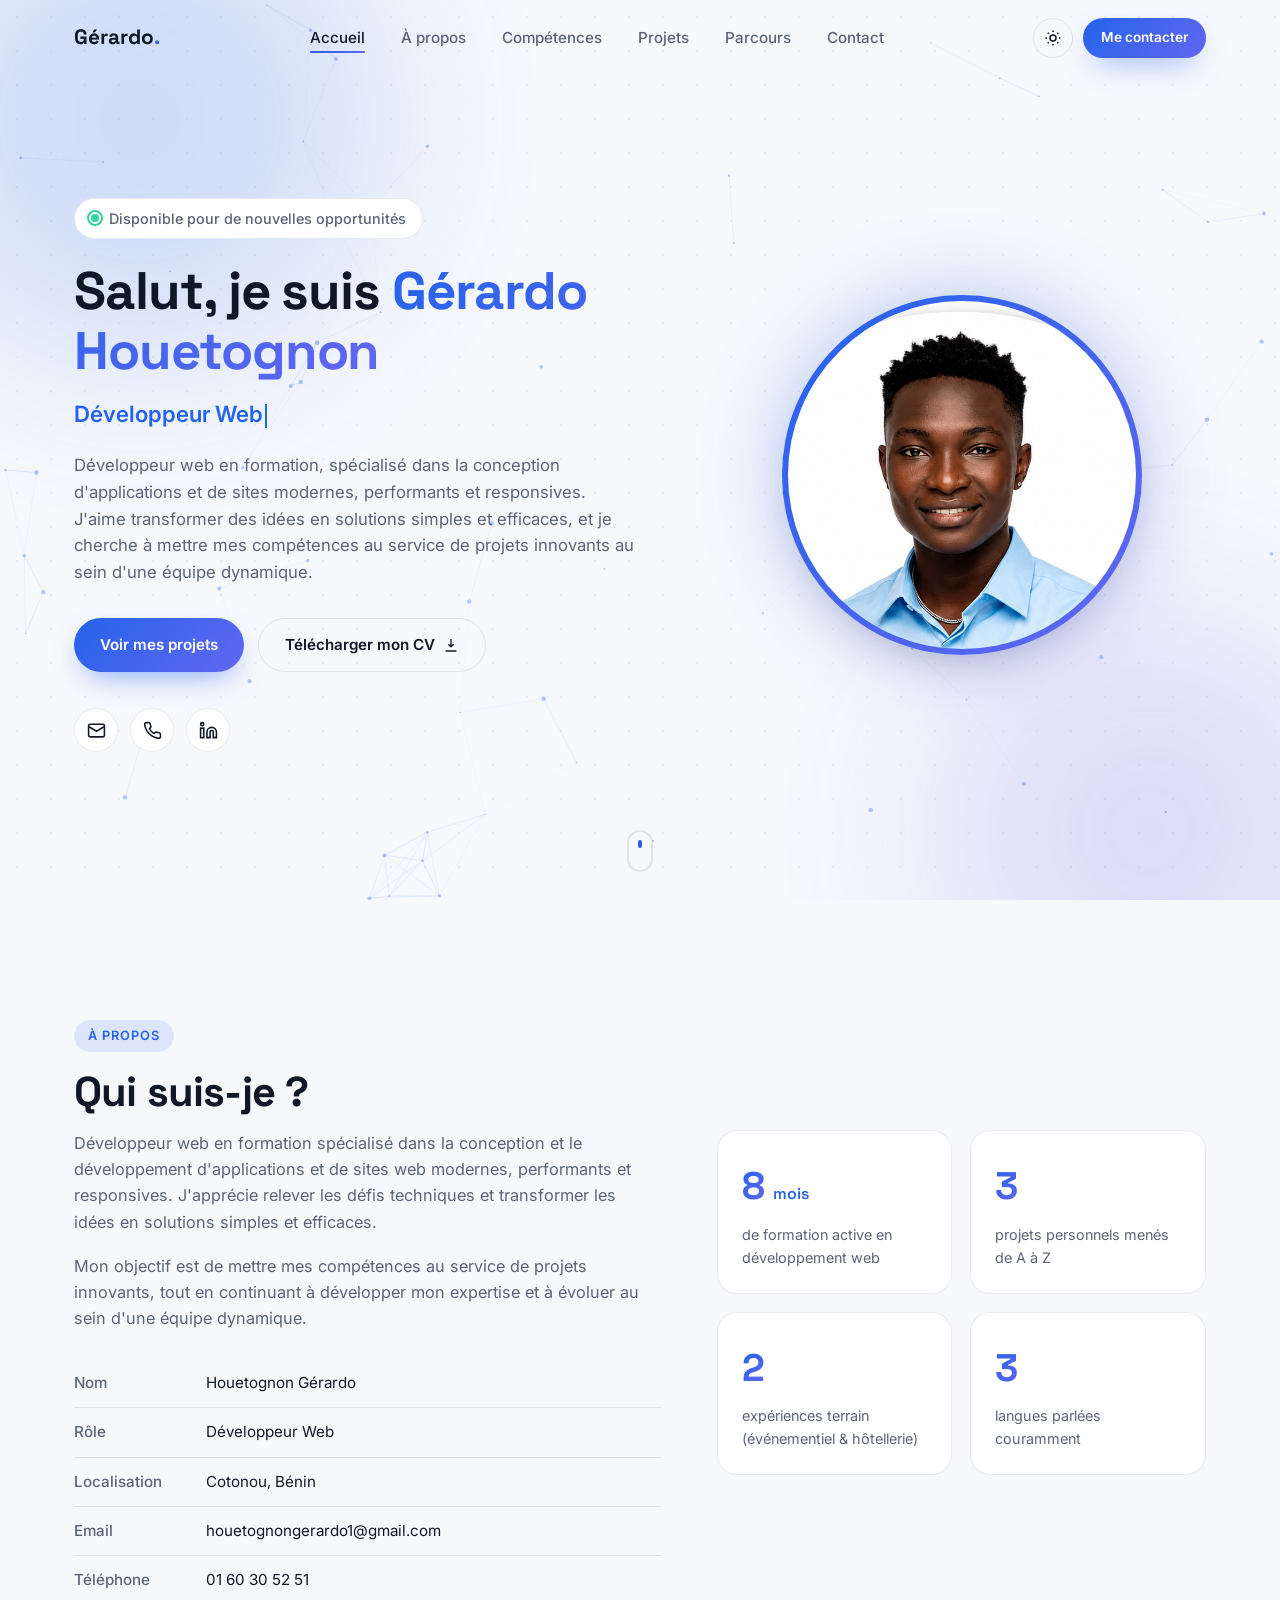
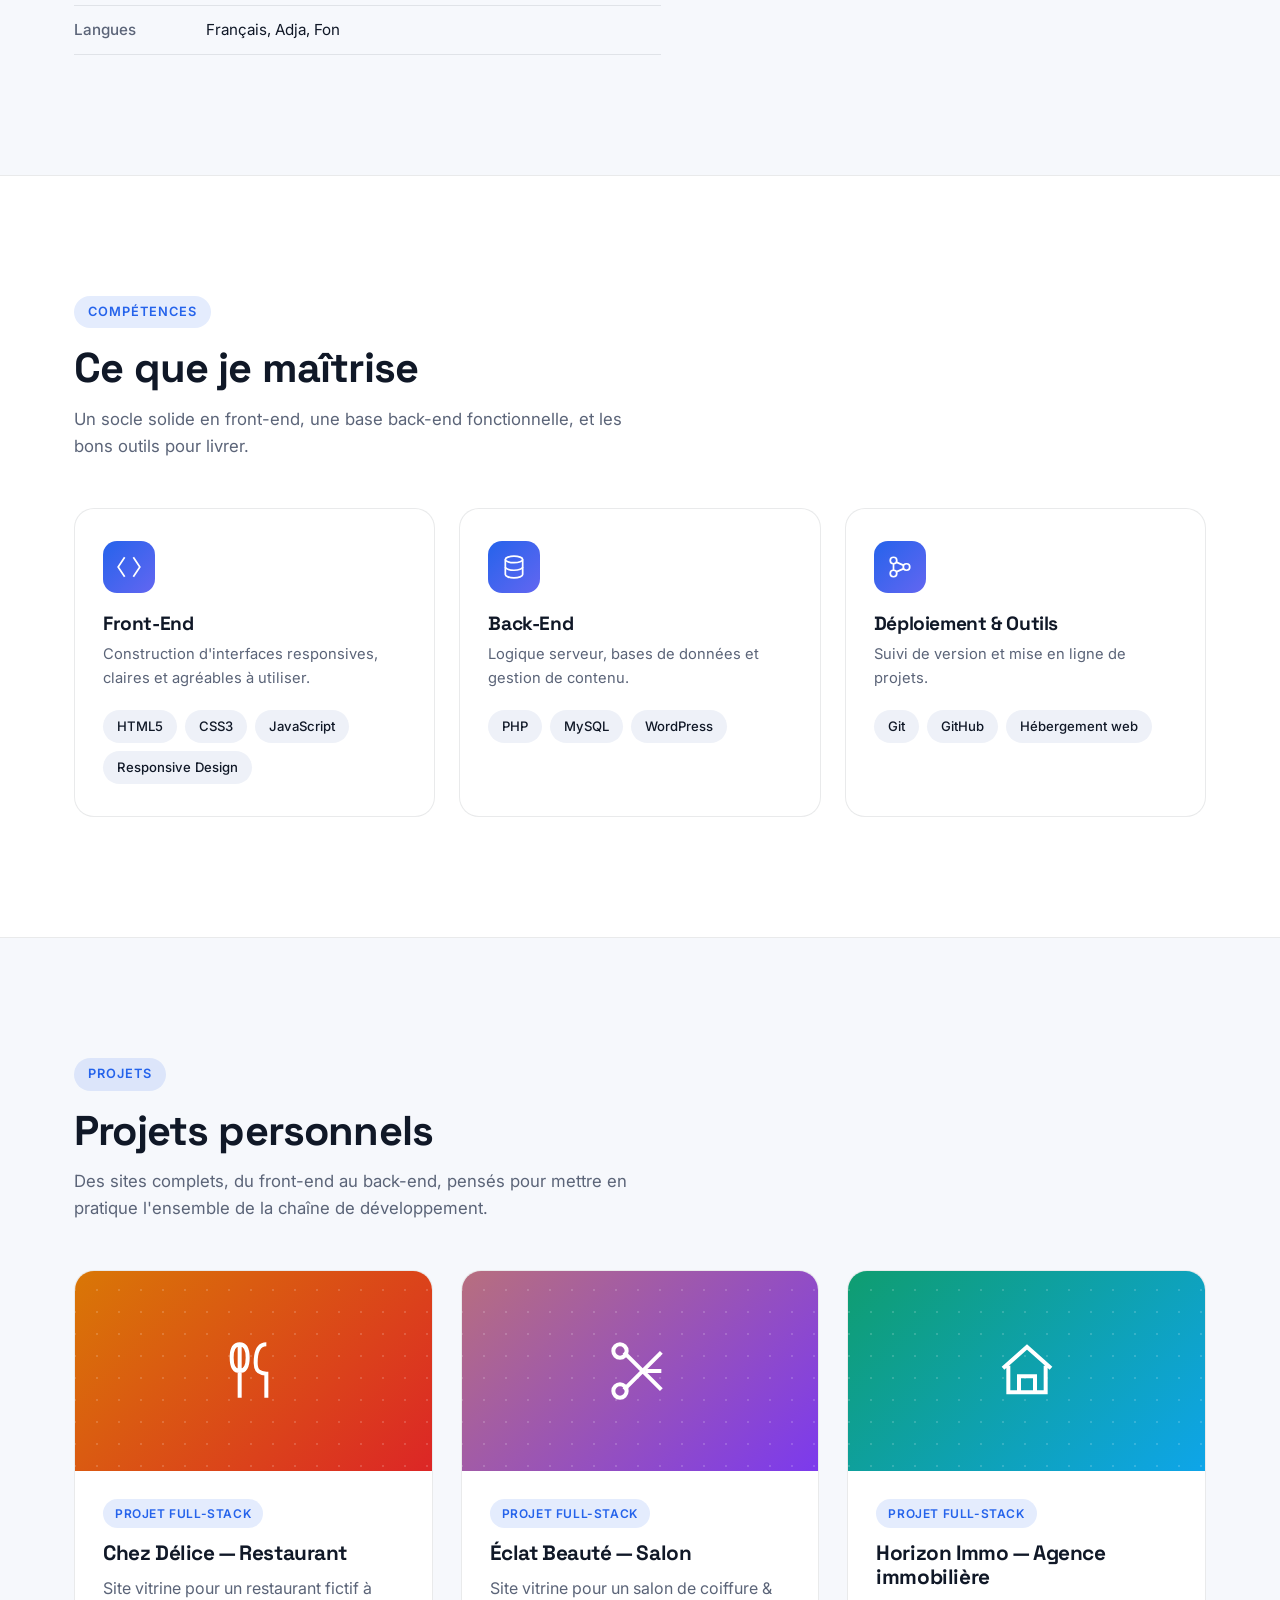
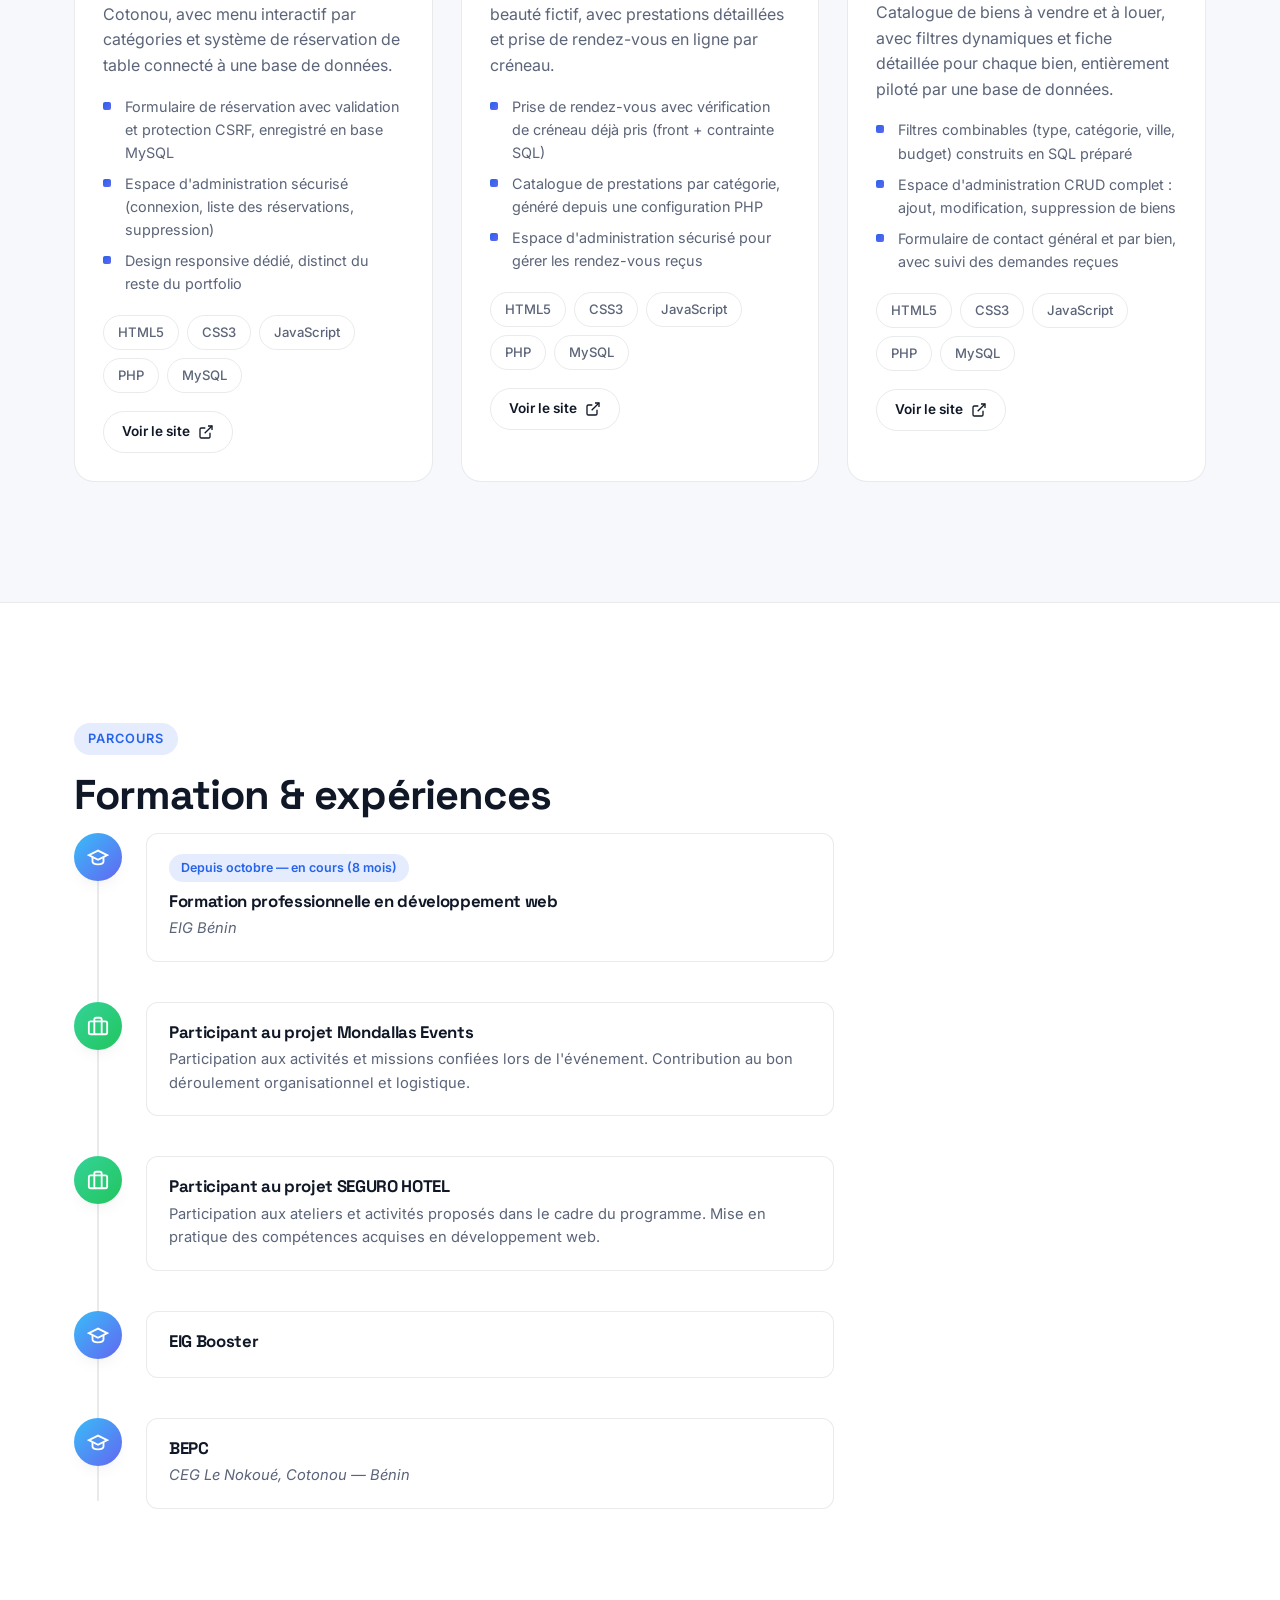
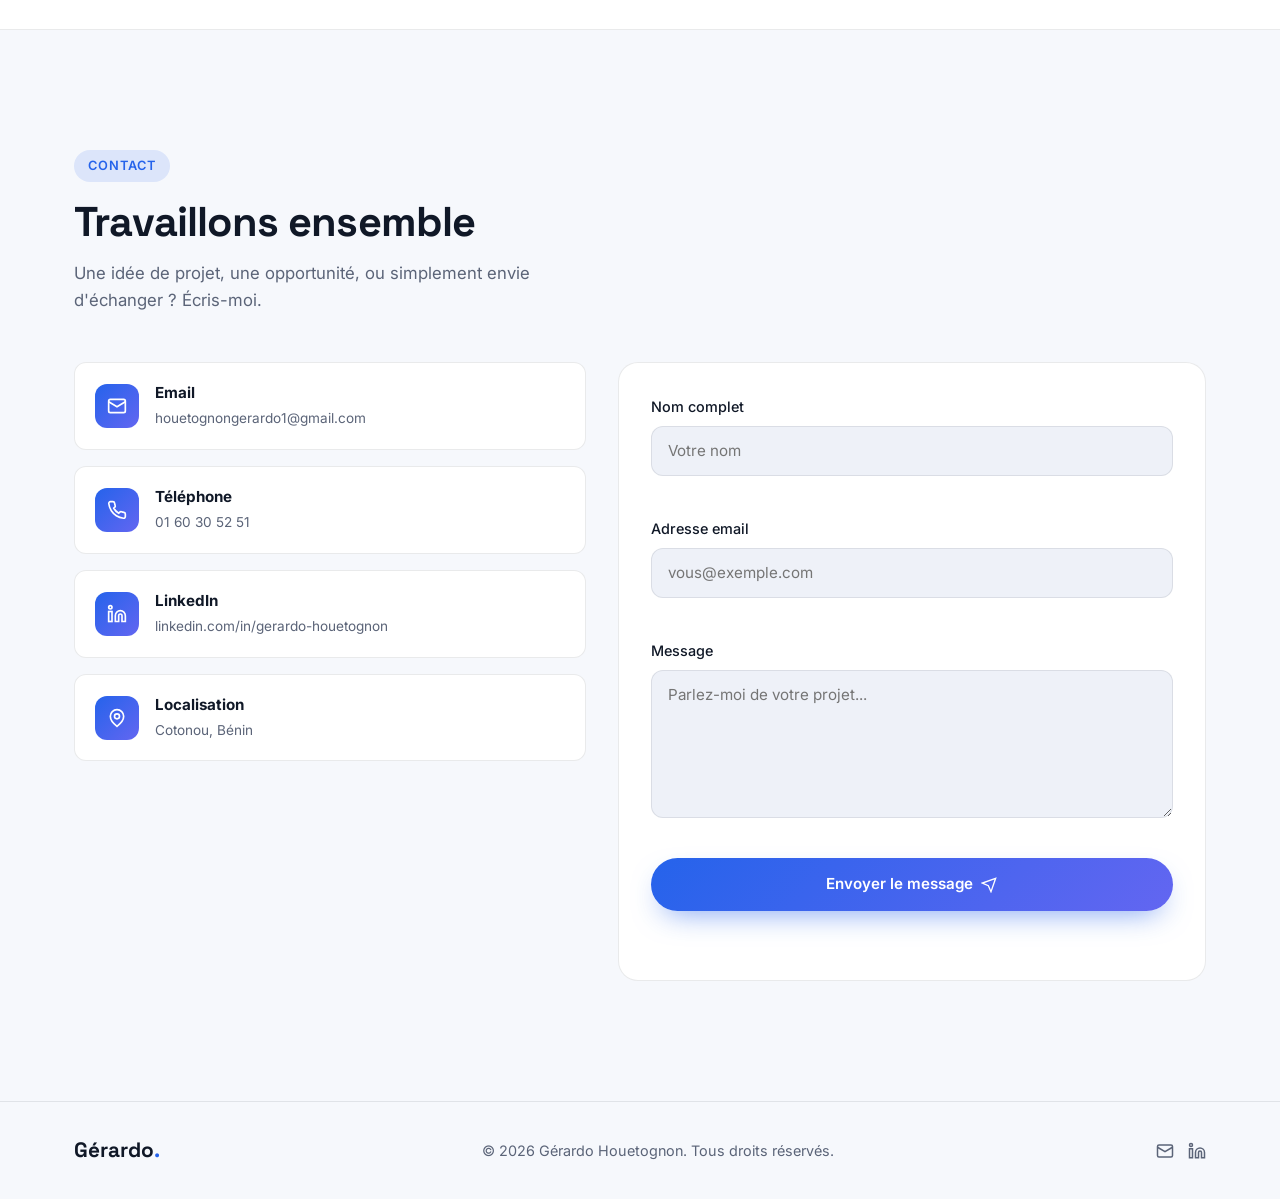
==== commit e4106cef: "Ajout des liens vers les sites en ligne + config Netlify" ====
--- a/index.html
+++ b/index.html
@@ -110,18 +110,6 @@
             <img src="assets/images/profile.png" alt="Photo de Gérardo Houetognon" class="portrait__img" onerror="this.parentElement.classList.add('portrait__frame--fallback')">
             <span class="portrait__fallback-text">GH</span>
           </div>
-          <span class="float-card float-card--top">
-            <strong>8 mois</strong>
-            <small>Formation active</small>
-          </span>
-          <span class="float-card float-card--bottom">
-            <strong>2</strong>
-            <small>Projets réalisés</small>
-          </span>
-          <span class="chip chip--html">HTML5</span>
-          <span class="chip chip--css">CSS3</span>
-          <span class="chip chip--js">JS</span>
-          <span class="chip chip--php">PHP</span>
         </div>
       </div>
     </div>
@@ -184,7 +172,7 @@
             <p>de formation active en développement web</p>
           </div>
           <div class="stat-card">
-            <span class="stat-card__num" data-count="2">0</span>
+            <span class="stat-card__num" data-count="3">0</span>
             <p>projets personnels menés de A à Z</p>
           </div>
           <div class="stat-card">
@@ -279,6 +267,10 @@
             <div class="tag-list tag-list--outline">
               <span>HTML5</span><span>CSS3</span><span>JavaScript</span><span>PHP</span><span>MySQL</span>
             </div>
+            <a href="https://chezdelice-benin.gt.tc/?i=1" target="_blank" rel="noopener noreferrer" class="btn btn--ghost btn--sm project-card__link">
+              Voir le site
+              <svg class="icon icon--sm" viewBox="0 0 24 24" fill="none" stroke="currentColor" stroke-width="2"><path d="M18 13v6a2 2 0 0 1-2 2H5a2 2 0 0 1-2-2V8a2 2 0 0 1 2-2h6"/><path d="M15 3h6v6"/><path d="M10 14 21 3"/></svg>
+            </a>
           </div>
         </article>
 
@@ -301,6 +293,10 @@
             <div class="tag-list tag-list--outline">
               <span>HTML5</span><span>CSS3</span><span>JavaScript</span><span>PHP</span><span>MySQL</span>
             </div>
+            <a href="https://eclat-beaute-cotonou.kesug.com/" target="_blank" rel="noopener noreferrer" class="btn btn--ghost btn--sm project-card__link">
+              Voir le site
+              <svg class="icon icon--sm" viewBox="0 0 24 24" fill="none" stroke="currentColor" stroke-width="2"><path d="M18 13v6a2 2 0 0 1-2 2H5a2 2 0 0 1-2-2V8a2 2 0 0 1 2-2h6"/><path d="M15 3h6v6"/><path d="M10 14 21 3"/></svg>
+            </a>
           </div>
         </article>
 
@@ -323,6 +319,10 @@
             <div class="tag-list tag-list--outline">
               <span>HTML5</span><span>CSS3</span><span>JavaScript</span><span>PHP</span><span>MySQL</span>
             </div>
+            <a href="https://immo-horizon.fwh.is/" target="_blank" rel="noopener noreferrer" class="btn btn--ghost btn--sm project-card__link">
+              Voir le site
+              <svg class="icon icon--sm" viewBox="0 0 24 24" fill="none" stroke="currentColor" stroke-width="2"><path d="M18 13v6a2 2 0 0 1-2 2H5a2 2 0 0 1-2-2V8a2 2 0 0 1 2-2h6"/><path d="M15 3h6v6"/><path d="M10 14 21 3"/></svg>
+            </a>
           </div>
         </article>
 
--- a/css/style.css
+++ b/css/style.css
@@ -302,27 +302,6 @@
 .portrait__frame--fallback .portrait__img { display: none; }
 .portrait__frame--fallback .portrait__fallback-text { display: flex; }
 
-.float-card {
-  position: absolute; display: flex; flex-direction: column; gap: 2px;
-  background: var(--surface); border: 1px solid var(--border); border-radius: var(--radius-sm);
-  padding: 10px 16px; box-shadow: var(--shadow-sm); animation: floatY 5s ease-in-out infinite;
-}
-.float-card strong { font-family: var(--ff-heading); font-size: 1.15rem; }
-.float-card small { color: var(--text-muted); font-size: 0.75rem; }
-.float-card--top { top: 6%; right: -6%; animation-delay: -1s; }
-.float-card--bottom { bottom: 8%; left: -10%; animation-delay: -3s; }
-@keyframes floatY { 0%, 100% { transform: translateY(0); } 50% { transform: translateY(-12px); } }
-
-.chip {
-  position: absolute; font-family: var(--ff-heading); font-weight: 600; font-size: 0.75rem;
-  padding: 6px 12px; border-radius: 100px; border: 1px solid var(--border); background: var(--surface);
-  box-shadow: var(--shadow-sm); animation: floatY 6s ease-in-out infinite;
-}
-.chip--html { top: 2%; left: 4%; color: #fb923c; animation-delay: -.5s; }
-.chip--css { bottom: 22%; right: -4%; color: #38bdf8; animation-delay: -2s; }
-.chip--js { top: 30%; right: -10%; color: #facc15; animation-delay: -4s; }
-.chip--php { bottom: -2%; left: 18%; color: #a78bfa; animation-delay: -1.5s; }
-
 .scroll-cue {
   position: absolute; left: 50%; bottom: 28px; transform: translateX(-50%);
   width: 26px; height: 42px; border: 2px solid var(--border); border-radius: 100px;
@@ -406,6 +385,7 @@
 }
 .project-card__body h3 { font-size: 1.3rem; margin-bottom: 10px; }
 .project-card__body > p { color: var(--text-muted); margin-bottom: 16px; }
+.project-card__link { margin-top: 18px; }
 .feature-list { margin-bottom: 20px; display: grid; gap: 8px; }
 .feature-list li { position: relative; padding-left: 22px; font-size: 0.9rem; color: var(--text-muted); }
 .feature-list li::before {
@@ -537,9 +517,6 @@
   .skills__grid { grid-template-columns: 1fr; }
   .stats { grid-template-columns: 1fr 1fr; }
   .info-list > div { grid-template-columns: 100px 1fr; font-size: 0.88rem; }
-  .float-card { padding: 8px 12px; }
-  .float-card strong { font-size: 1rem; }
-  .chip { font-size: 0.68rem; padding: 5px 10px; }
   .contact-form { padding: 24px; }
 }
 
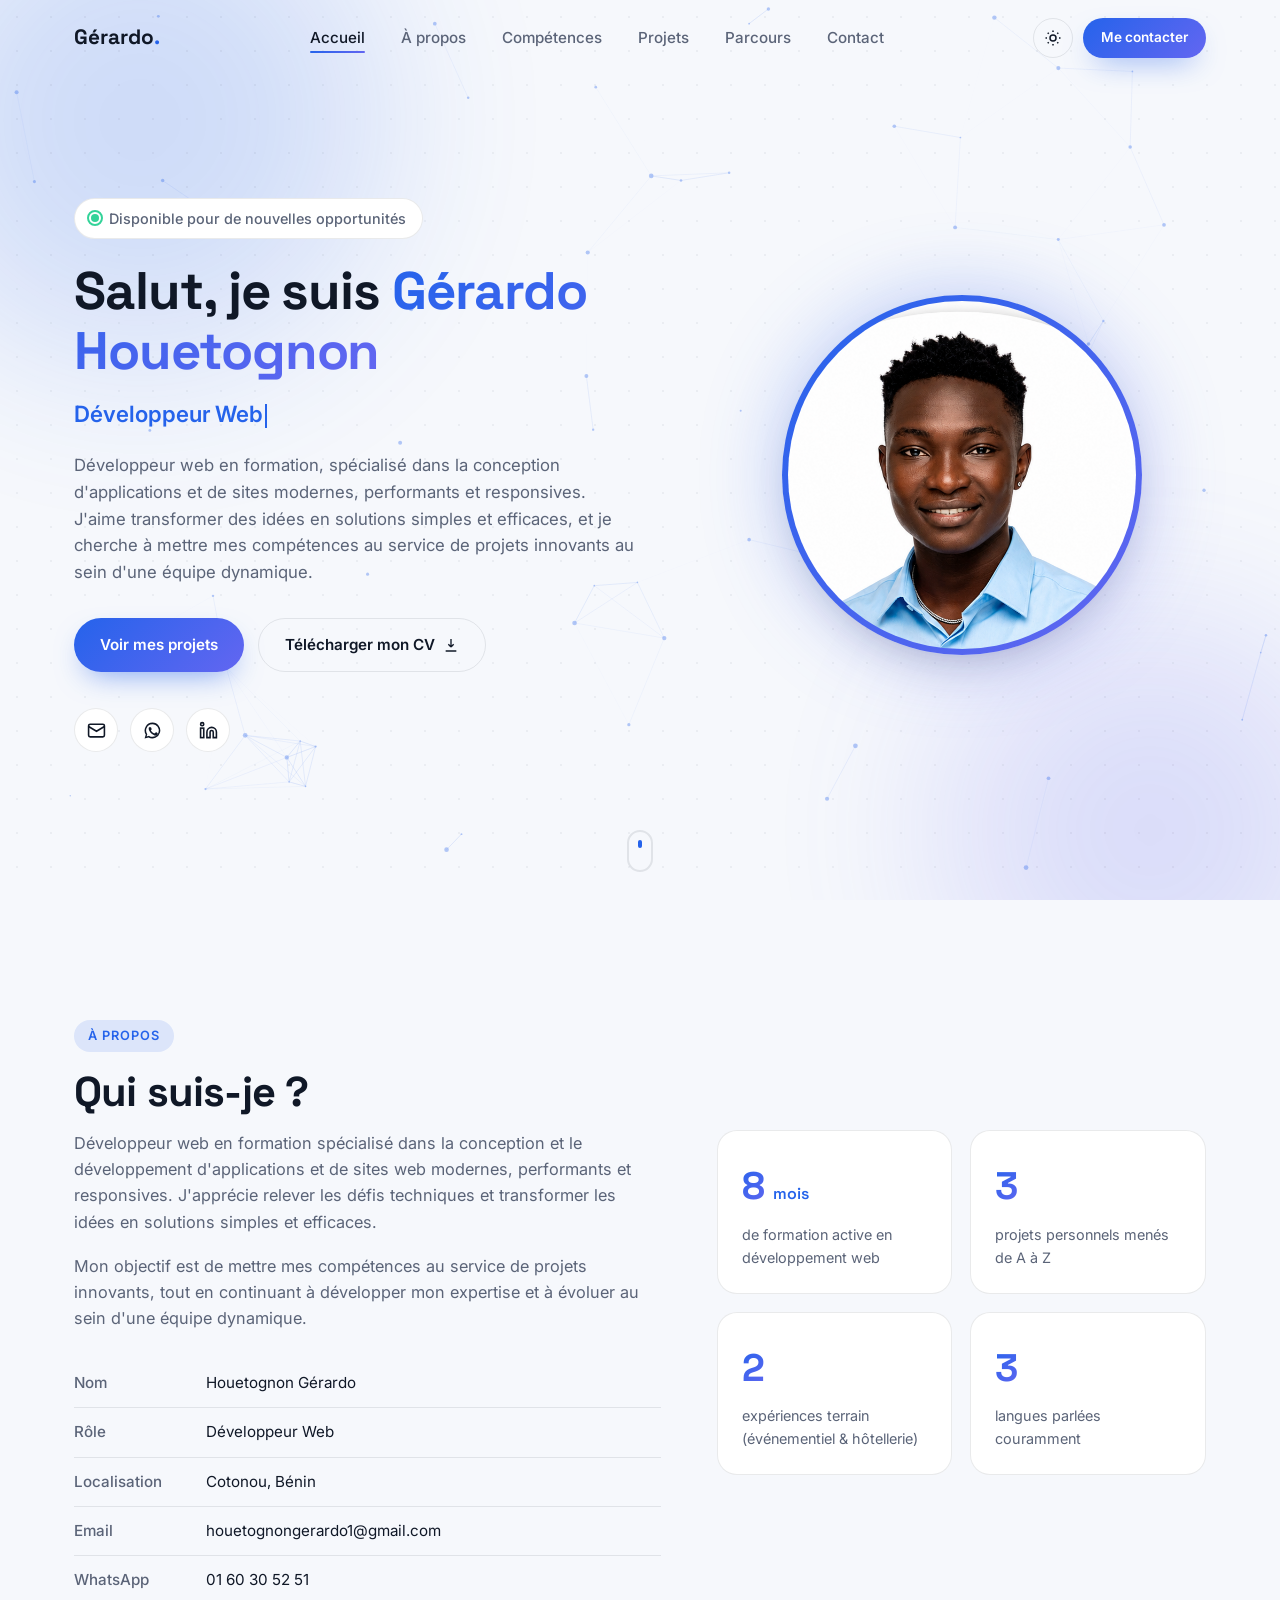
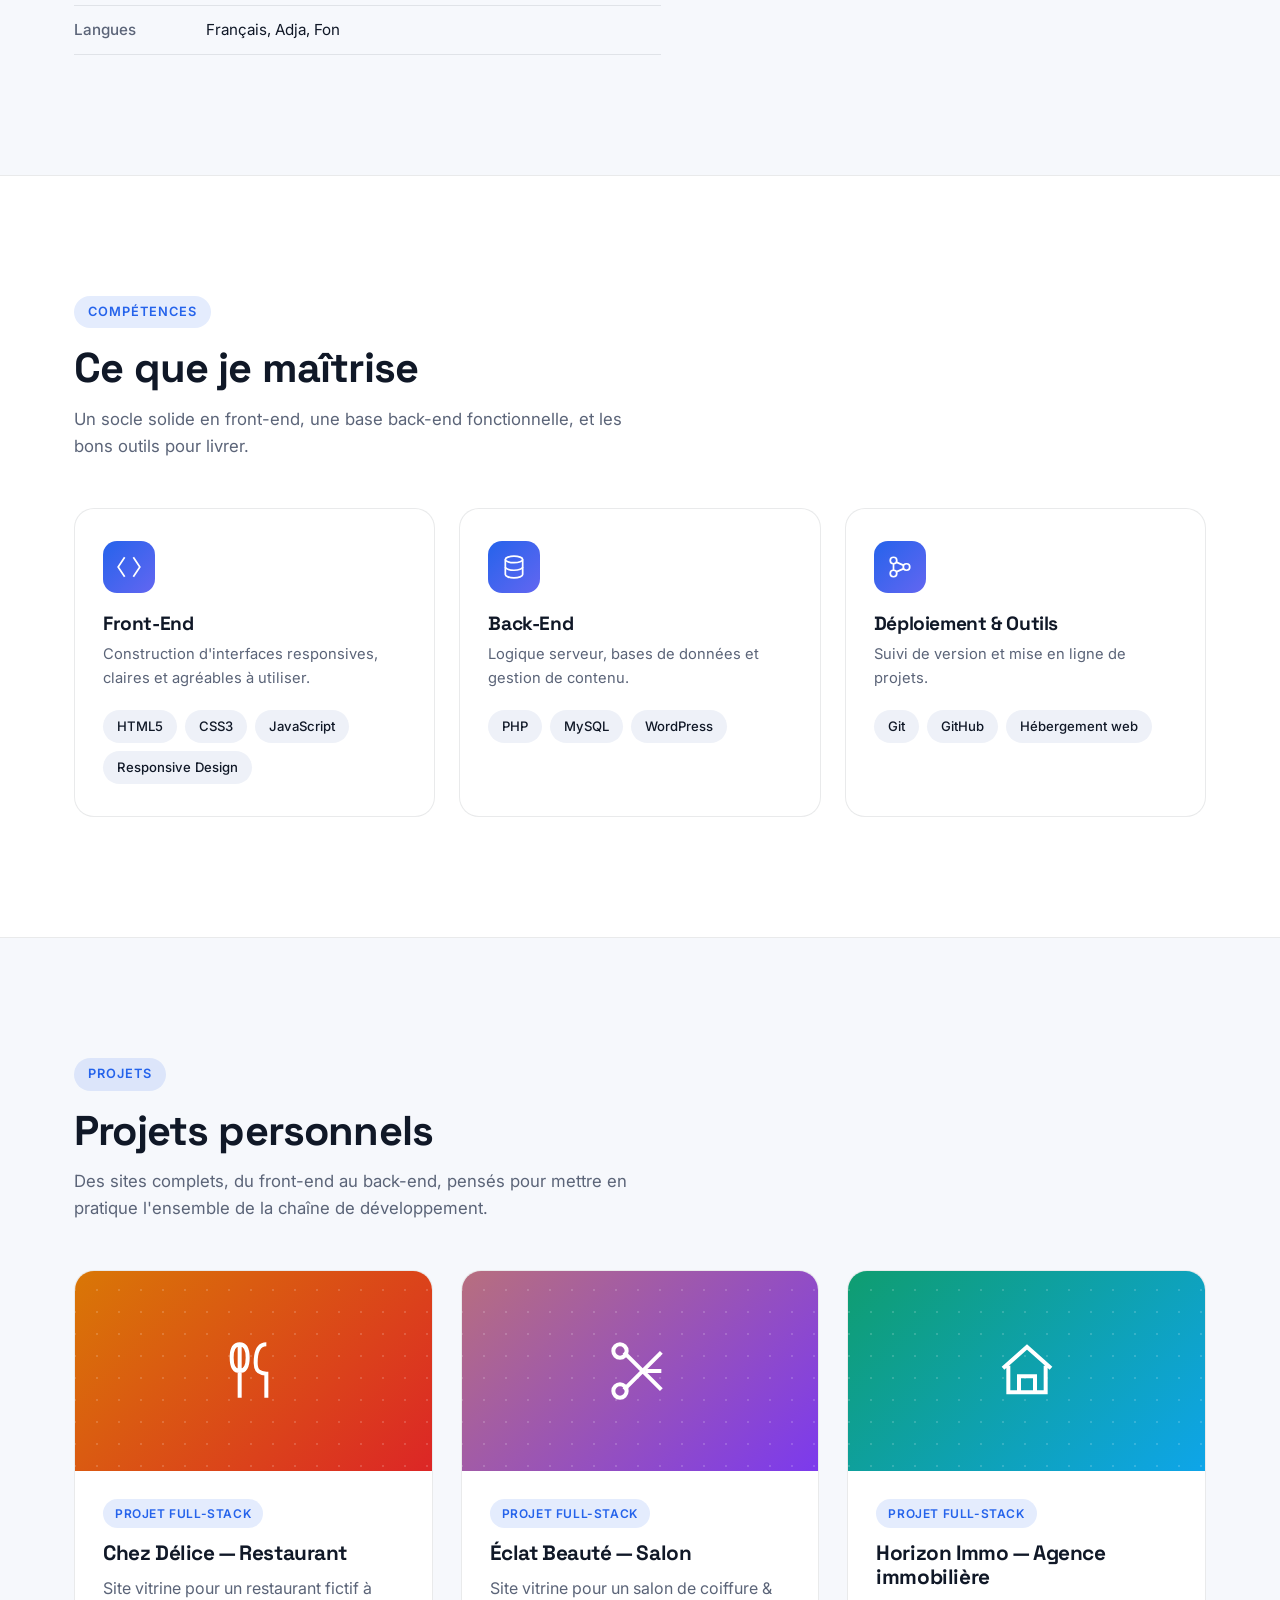
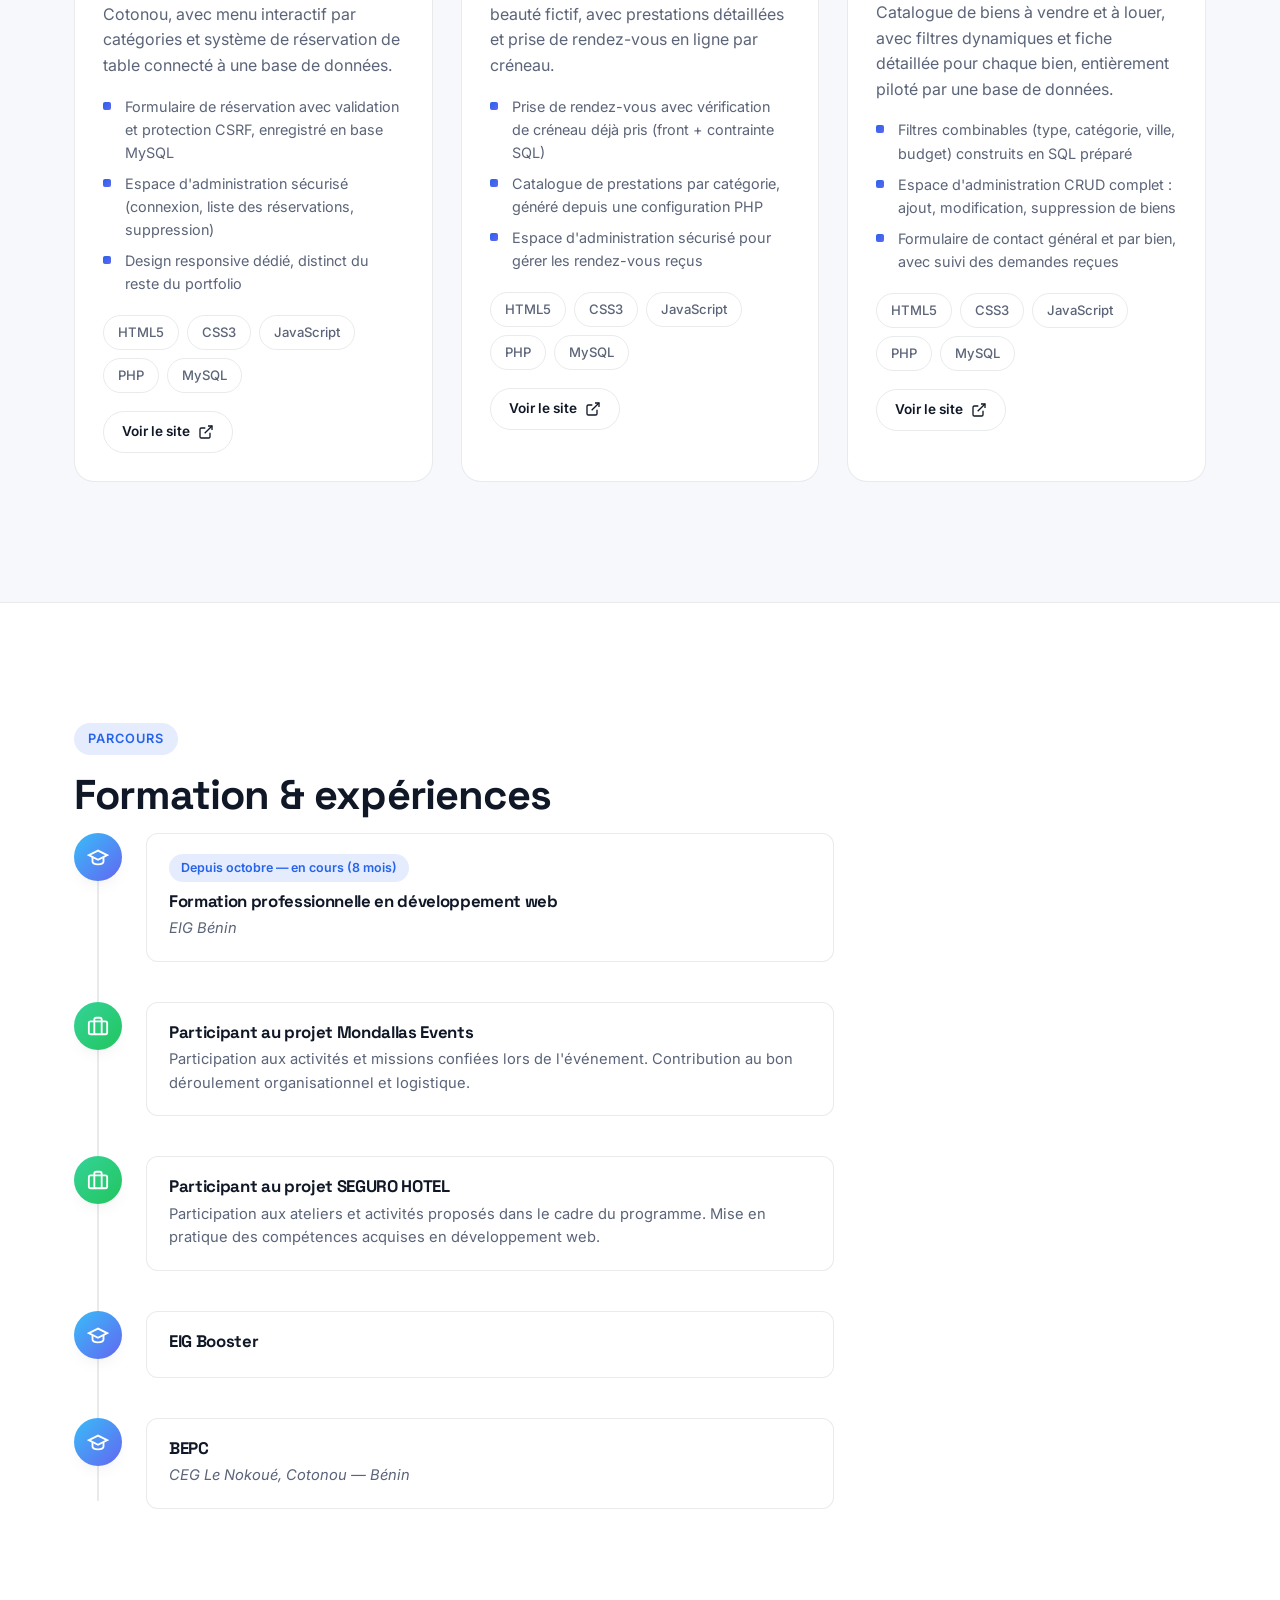
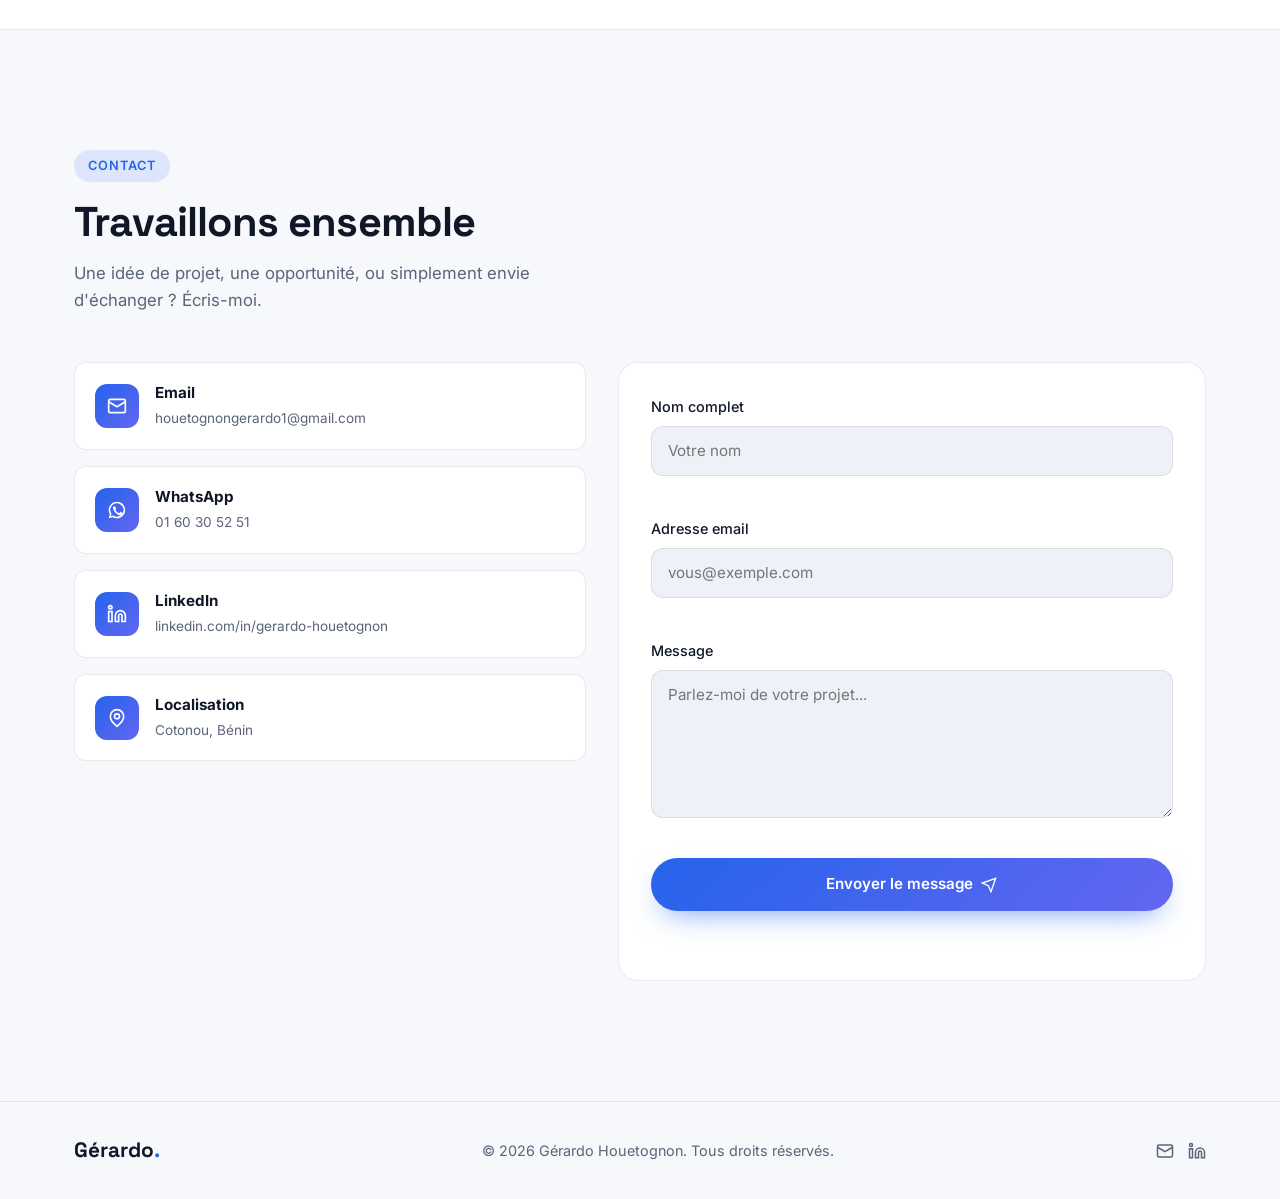
==== commit 726d6eb0: "Remplace le lien telephone par un lien WhatsApp (hero, a propos, contact)" ====
--- a/index.html
+++ b/index.html
@@ -94,8 +94,8 @@
           <a href="mailto:houetognongerardo1@gmail.com" class="social-btn" aria-label="Envoyer un email" title="Email">
             <svg class="icon" viewBox="0 0 24 24" fill="none" stroke="currentColor" stroke-width="2"><rect x="2" y="4" width="20" height="16" rx="2"/><path d="m2 7 10 6 10-6"/></svg>
           </a>
-          <a href="tel:0160305251" class="social-btn" aria-label="Appeler" title="Téléphone">
-            <svg class="icon" viewBox="0 0 24 24" fill="none" stroke="currentColor" stroke-width="2"><path d="M22 16.92v3a2 2 0 0 1-2.18 2 19.79 19.79 0 0 1-8.63-3.07 19.5 19.5 0 0 1-6-6 19.79 19.79 0 0 1-3.07-8.67A2 2 0 0 1 4.11 2h3a2 2 0 0 1 2 1.72c.127.96.362 1.903.7 2.81a2 2 0 0 1-.45 2.11L8.09 9.91a16 16 0 0 0 6 6l1.27-1.27a2 2 0 0 1 2.11-.45c.907.338 1.85.573 2.81.7A2 2 0 0 1 22 16.92Z"/></svg>
+          <a href="https://wa.me/2290160305251" target="_blank" rel="noopener noreferrer" class="social-btn" aria-label="Contacter sur WhatsApp" title="WhatsApp">
+            <svg class="icon" viewBox="0 0 24 24" fill="currentColor" stroke="none"><path d="M12 2a10 10 0 0 0-8.5 15.2L2 22l4.9-1.3A10 10 0 1 0 12 2Zm0 18a8 8 0 0 1-4.1-1.1l-.3-.2-3 .8.8-2.9-.2-.3A8 8 0 1 1 12 20Z"/><path d="M8.5 8.4c.2-.5.4-.5.6-.5h.5c.2 0 .4 0 .6.4.2.5.7 1.6.7 1.8.1.1.1.3 0 .4-.1.2-.2.3-.3.4-.1.2-.3.3-.4.5-.1.1-.3.3-.1.6.2.3.8 1.3 1.7 2.1 1.2 1 2.1 1.4 2.5 1.5.3.1.5.1.7-.1.2-.2.7-.8.9-1.1.2-.3.4-.2.6-.1.2.1 1.5.7 1.7.8.2.1.4.2.4.3 0 .2 0 .9-.3 1.7-.3.8-1.7 1.5-2.3 1.5-.6 0-1.9-.2-3.6-1.4-2.8-1.9-4-4.2-4.2-4.6-.1-.3-1-1.5-1-2.9 0-1.4.7-2.1.9-2.4Z"/></svg>
           </a>
           <a href="https://linkedin.com/in/gerardo-houetognon" target="_blank" rel="noopener noreferrer" class="social-btn" aria-label="LinkedIn" title="LinkedIn">
             <svg class="icon" viewBox="0 0 24 24" fill="none" stroke="currentColor" stroke-width="2"><path d="M16 8a6 6 0 0 1 6 6v7h-4v-7a2 2 0 0 0-4 0v7h-4v-7a6 6 0 0 1 6-6Z"/><rect x="2" y="9" width="4" height="12"/><circle cx="4" cy="4" r="2"/></svg>
@@ -155,8 +155,8 @@
               <dd><a href="mailto:houetognongerardo1@gmail.com">houetognongerardo1@gmail.com</a></dd>
             </div>
             <div>
-              <dt>Téléphone</dt>
-              <dd><a href="tel:0160305251">01 60 30 52 51</a></dd>
+              <dt>WhatsApp</dt>
+              <dd><a href="https://wa.me/2290160305251" target="_blank" rel="noopener noreferrer">01 60 30 52 51</a></dd>
             </div>
             <div>
               <dt>Langues</dt>
@@ -410,12 +410,12 @@
               <small>houetognongerardo1@gmail.com</small>
             </span>
           </a>
-          <a href="tel:0160305251" class="contact-card">
+          <a href="https://wa.me/2290160305251" target="_blank" rel="noopener noreferrer" class="contact-card">
             <span class="contact-card__icon">
-              <svg viewBox="0 0 24 24" fill="none" stroke="currentColor" stroke-width="2"><path d="M22 16.92v3a2 2 0 0 1-2.18 2 19.79 19.79 0 0 1-8.63-3.07 19.5 19.5 0 0 1-6-6 19.79 19.79 0 0 1-3.07-8.67A2 2 0 0 1 4.11 2h3a2 2 0 0 1 2 1.72c.127.96.362 1.903.7 2.81a2 2 0 0 1-.45 2.11L8.09 9.91a16 16 0 0 0 6 6l1.27-1.27a2 2 0 0 1 2.11-.45c.907.338 1.85.573 2.81.7A2 2 0 0 1 22 16.92Z"/></svg>
+              <svg viewBox="0 0 24 24" fill="currentColor" stroke="none"><path d="M12 2a10 10 0 0 0-8.5 15.2L2 22l4.9-1.3A10 10 0 1 0 12 2Zm0 18a8 8 0 0 1-4.1-1.1l-.3-.2-3 .8.8-2.9-.2-.3A8 8 0 1 1 12 20Z"/><path d="M8.5 8.4c.2-.5.4-.5.6-.5h.5c.2 0 .4 0 .6.4.2.5.7 1.6.7 1.8.1.1.1.3 0 .4-.1.2-.2.3-.3.4-.1.2-.3.3-.4.5-.1.1-.3.3-.1.6.2.3.8 1.3 1.7 2.1 1.2 1 2.1 1.4 2.5 1.5.3.1.5.1.7-.1.2-.2.7-.8.9-1.1.2-.3.4-.2.6-.1.2.1 1.5.7 1.7.8.2.1.4.2.4.3 0 .2 0 .9-.3 1.7-.3.8-1.7 1.5-2.3 1.5-.6 0-1.9-.2-3.6-1.4-2.8-1.9-4-4.2-4.2-4.6-.1-.3-1-1.5-1-2.9 0-1.4.7-2.1.9-2.4Z"/></svg>
             </span>
             <span>
-              <strong>Téléphone</strong>
+              <strong>WhatsApp</strong>
               <small>01 60 30 52 51</small>
             </span>
           </a>
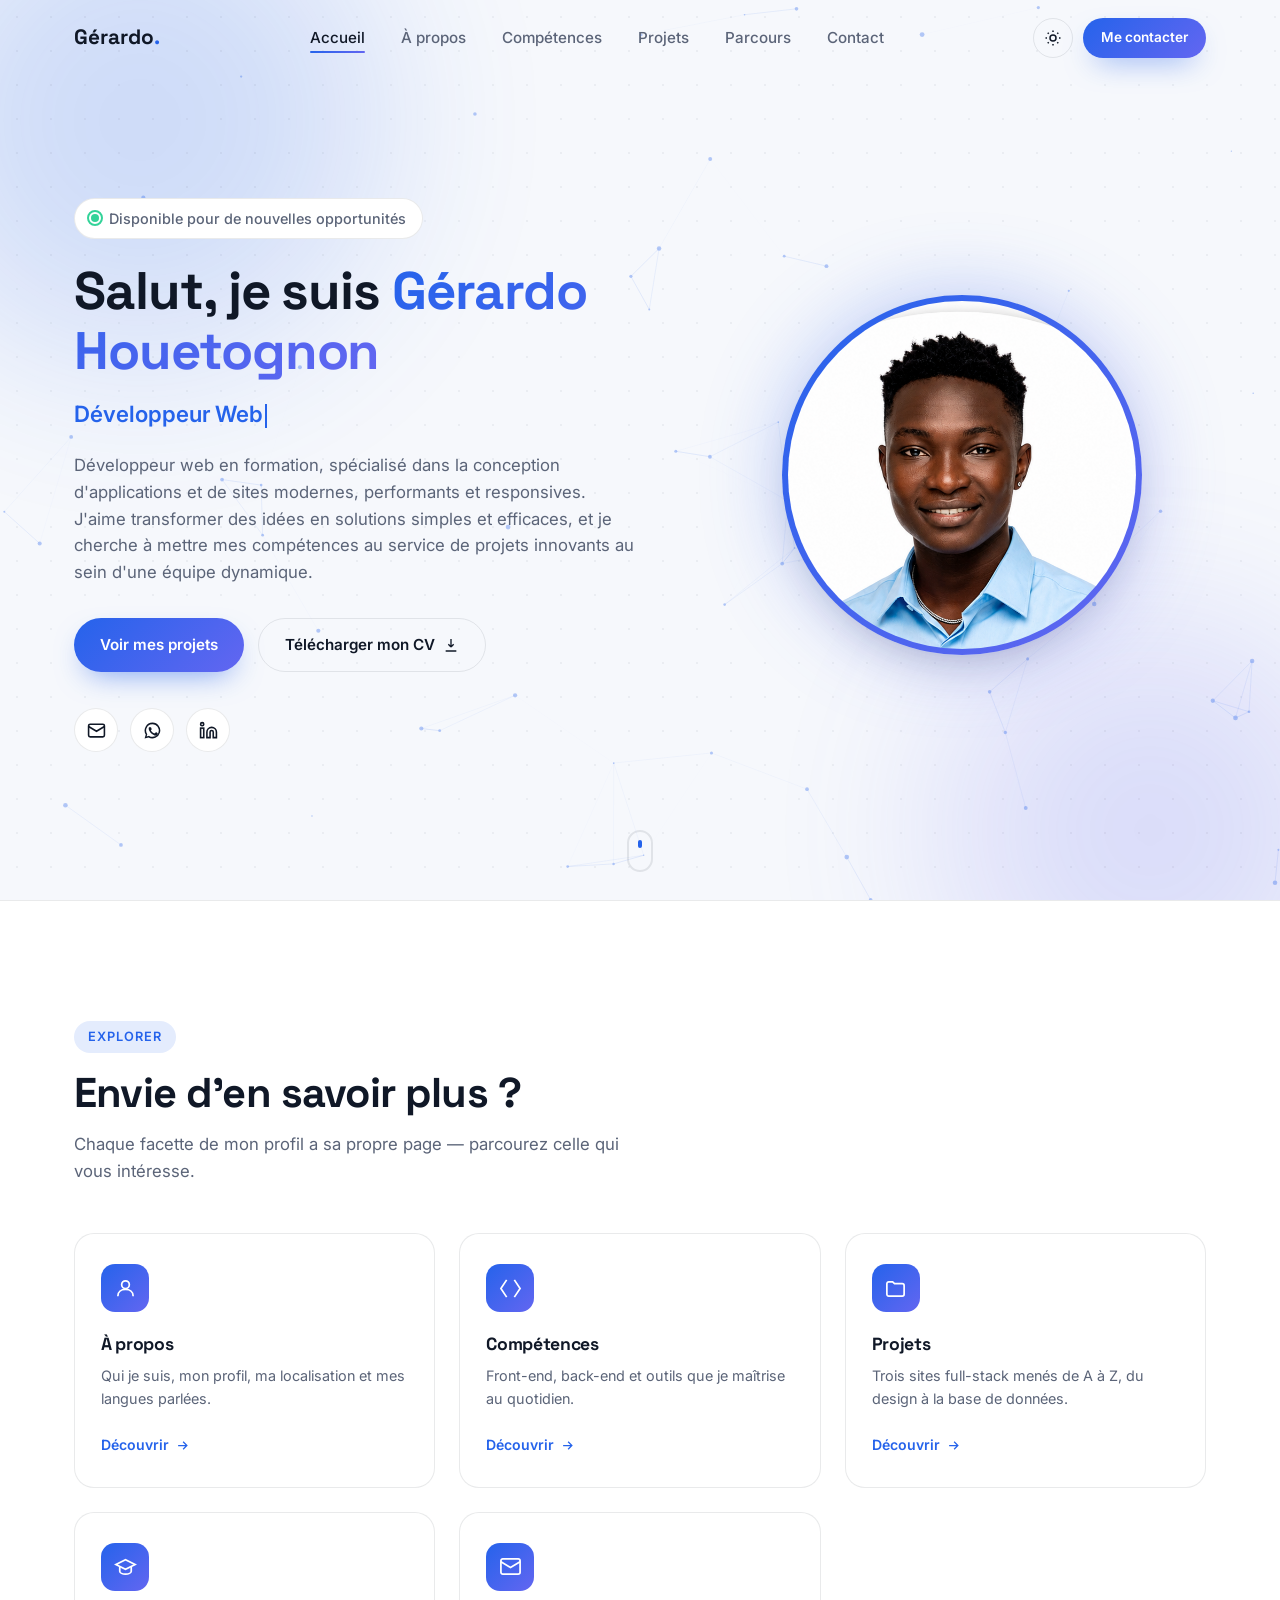
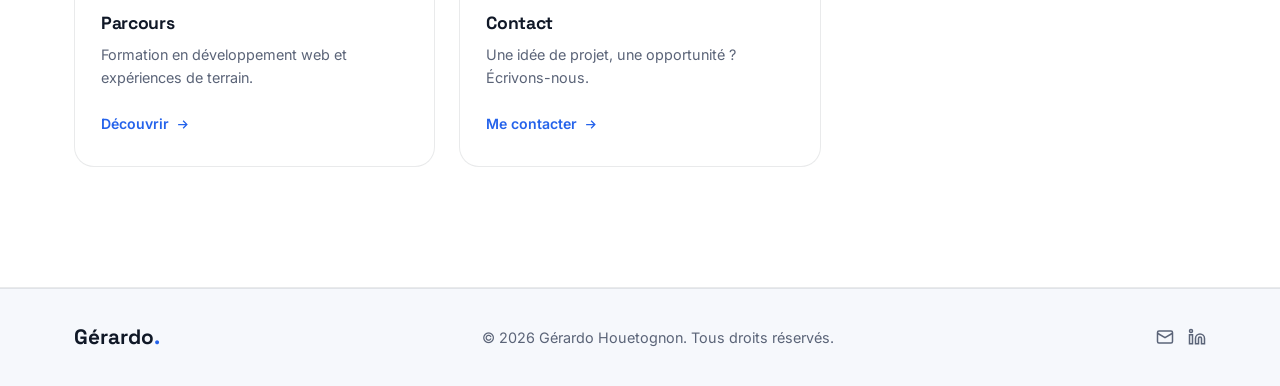
==== commit 6e630bb7: "Transforme le portfolio en site multi-pages Chaque section (A propos, Competences, Projets, Parcours" ====
--- a/index.html
+++ b/index.html
@@ -36,16 +36,16 @@
 
 <header class="header" id="header">
   <div class="container header__inner">
-    <a href="#top" class="logo">Gérardo<span class="dot">.</span></a>
+    <a href="index.html" class="logo">Gérardo<span class="dot">.</span></a>
 
     <nav class="nav" id="nav">
       <ul class="nav__list">
-        <li><a href="#top" class="nav__link" data-nav>Accueil</a></li>
-        <li><a href="#apropos" class="nav__link" data-nav>À propos</a></li>
-        <li><a href="#competences" class="nav__link" data-nav>Compétences</a></li>
-        <li><a href="#projets" class="nav__link" data-nav>Projets</a></li>
-        <li><a href="#parcours" class="nav__link" data-nav>Parcours</a></li>
-        <li><a href="#contact" class="nav__link" data-nav>Contact</a></li>
+        <li><a href="index.html" class="nav__link" data-nav>Accueil</a></li>
+        <li><a href="apropos.html" class="nav__link" data-nav>À propos</a></li>
+        <li><a href="competences.html" class="nav__link" data-nav>Compétences</a></li>
+        <li><a href="projets.html" class="nav__link" data-nav>Projets</a></li>
+        <li><a href="parcours.html" class="nav__link" data-nav>Parcours</a></li>
+        <li><a href="contact.html" class="nav__link" data-nav>Contact</a></li>
       </ul>
     </nav>
 
@@ -54,7 +54,7 @@
         <svg class="icon icon-sun" viewBox="0 0 24 24" fill="none" stroke="currentColor" stroke-width="2"><circle cx="12" cy="12" r="4"/><path d="M12 2v2M12 20v2M4.93 4.93l1.41 1.41M17.66 17.66l1.41 1.41M2 12h2M20 12h2M6.34 17.66l-1.41 1.41M19.07 4.93l-1.41 1.41"/></svg>
         <svg class="icon icon-moon" viewBox="0 0 24 24" fill="none" stroke="currentColor" stroke-width="2"><path d="M21 12.79A9 9 0 1 1 11.21 3 7 7 0 0 0 21 12.79Z"/></svg>
       </button>
-      <a href="#contact" class="btn btn--sm btn--primary header__cta">Me contacter</a>
+      <a href="contact.html" class="btn btn--sm btn--primary header__cta">Me contacter</a>
       <button class="icon-btn nav-toggle" id="navToggle" type="button" aria-label="Ouvrir le menu" aria-expanded="false" aria-controls="nav">
         <span></span><span></span><span></span>
       </button>
@@ -84,7 +84,7 @@
           je cherche à mettre mes compétences au service de projets innovants au sein d'une équipe dynamique.
         </p>
         <div class="hero__actions">
-          <a href="#projets" class="btn btn--primary">Voir mes projets</a>
+          <a href="projets.html" class="btn btn--primary">Voir mes projets</a>
           <a href="assets/cv/CV-Gerardo-Houetognon.pdf" class="btn btn--ghost" download>
             Télécharger mon CV
             <svg class="icon icon--sm" viewBox="0 0 24 24" fill="none" stroke="currentColor" stroke-width="2"><path d="M12 3v12m0 0-4-4m4 4 4-4M4 21h16"/></svg>
@@ -114,353 +114,78 @@
       </div>
     </div>
 
-    <a href="#apropos" class="scroll-cue" aria-label="Défiler vers le bas">
+    <a href="#explore" class="scroll-cue" aria-label="Découvrir la suite">
       <span></span>
     </a>
   </section>
 
-  <!-- A PROPOS -->
-  <section class="section" id="apropos">
+  <!-- TEASERS -->
+  <section class="section section--alt" id="explore">
     <div class="container">
-      <p class="section-tag" data-reveal>À propos</p>
-      <h2 class="section-title" data-reveal>Qui suis-je&nbsp;?</h2>
-
-      <div class="about__grid">
-        <div class="about__text" data-reveal>
-          <p>
-            Développeur web en formation spécialisé dans la conception et le développement d'applications et de
-            sites web modernes, performants et responsives. J'apprécie relever les défis techniques et transformer
-            les idées en solutions simples et efficaces.
-          </p>
-          <p>
-            Mon objectif est de mettre mes compétences au service de projets innovants, tout en continuant à
-            développer mon expertise et à évoluer au sein d'une équipe dynamique.
-          </p>
-
-          <dl class="info-list">
-            <div>
-              <dt>Nom</dt>
-              <dd>Houetognon Gérardo</dd>
-            </div>
-            <div>
-              <dt>Rôle</dt>
-              <dd>Développeur Web</dd>
-            </div>
-            <div>
-              <dt>Localisation</dt>
-              <dd>Cotonou, Bénin</dd>
-            </div>
-            <div>
-              <dt>Email</dt>
-              <dd><a href="mailto:houetognongerardo1@gmail.com">houetognongerardo1@gmail.com</a></dd>
-            </div>
-            <div>
-              <dt>WhatsApp</dt>
-              <dd><a href="https://wa.me/2290160305251" target="_blank" rel="noopener noreferrer">01 60 30 52 51</a></dd>
-            </div>
-            <div>
-              <dt>Langues</dt>
-              <dd>Français, Adja, Fon</dd>
-            </div>
-          </dl>
-        </div>
-
-        <div class="stats" data-reveal>
-          <div class="stat-card">
-            <span class="stat-card__num" data-count="8">0</span>
-            <span class="stat-card__suffix">mois</span>
-            <p>de formation active en développement web</p>
-          </div>
-          <div class="stat-card">
-            <span class="stat-card__num" data-count="3">0</span>
-            <p>projets personnels menés de A à Z</p>
-          </div>
-          <div class="stat-card">
-            <span class="stat-card__num" data-count="2">0</span>
-            <p>expériences terrain (événementiel &amp; hôtellerie)</p>
-          </div>
-          <div class="stat-card">
-            <span class="stat-card__num" data-count="3">0</span>
-            <p>langues parlées couramment</p>
-          </div>
-        </div>
-      </div>
-    </div>
-  </section>
-
-  <!-- COMPETENCES -->
-  <section class="section section--alt" id="competences">
-    <div class="container">
-      <p class="section-tag" data-reveal>Compétences</p>
-      <h2 class="section-title" data-reveal>Ce que je maîtrise</h2>
-      <p class="section-sub" data-reveal>Un socle solide en front-end, une base back-end fonctionnelle, et les bons outils pour livrer.</p>
-
-      <div class="skills__grid">
-        <div class="skill-card" data-reveal>
-          <div class="skill-card__icon">
-            <svg viewBox="0 0 24 24" fill="none" stroke="currentColor" stroke-width="1.6"><path d="m8 3-6 9 6 9M16 3l6 9-6 9"/></svg>
-          </div>
-          <h3>Front-End</h3>
-          <p>Construction d'interfaces responsives, claires et agréables à utiliser.</p>
-          <ul class="tag-list">
-            <li>HTML5</li>
-            <li>CSS3</li>
-            <li>JavaScript</li>
-            <li>Responsive Design</li>
-          </ul>
-        </div>
-
-        <div class="skill-card" data-reveal>
-          <div class="skill-card__icon">
-            <svg viewBox="0 0 24 24" fill="none" stroke="currentColor" stroke-width="1.6"><ellipse cx="12" cy="5" rx="8" ry="3"/><path d="M4 5v14c0 1.66 3.58 3 8 3s8-1.34 8-3V5"/><path d="M4 12c0 1.66 3.58 3 8 3s8-1.34 8-3"/></svg>
-          </div>
-          <h3>Back-End</h3>
-          <p>Logique serveur, bases de données et gestion de contenu.</p>
-          <ul class="tag-list">
-            <li>PHP</li>
-            <li>MySQL</li>
-            <li>WordPress</li>
-          </ul>
-        </div>
-
-        <div class="skill-card" data-reveal>
-          <div class="skill-card__icon">
-            <svg viewBox="0 0 24 24" fill="none" stroke="currentColor" stroke-width="1.6"><circle cx="6" cy="6" r="3"/><circle cx="6" cy="18" r="3"/><circle cx="18" cy="12" r="3"/><path d="M6 9v6M8.5 7.5 15.5 10.5M8.5 16.5 15.5 13.5"/></svg>
-          </div>
-          <h3>Déploiement &amp; Outils</h3>
-          <p>Suivi de version et mise en ligne de projets.</p>
-          <ul class="tag-list">
-            <li>Git</li>
-            <li>GitHub</li>
-            <li>Hébergement web</li>
-          </ul>
-        </div>
-      </div>
-    </div>
-  </section>
-
-  <!-- PROJETS -->
-  <section class="section" id="projets">
-    <div class="container">
-      <p class="section-tag" data-reveal>Projets</p>
-      <h2 class="section-title" data-reveal>Projets personnels</h2>
-      <p class="section-sub" data-reveal>Des sites complets, du front-end au back-end, pensés pour mettre en pratique l'ensemble de la chaîne de développement.</p>
-
-      <div class="projects__grid">
-
-        <article class="project-card" data-reveal>
-          <div class="project-card__thumb project-card__thumb--restaurant" aria-hidden="true">
-            <svg viewBox="0 0 24 24" fill="none" stroke="currentColor" stroke-width="1.5"><path d="M7 2v20M7 2c-2 0-3 2-3 5s1 5 3 5M7 2c2 0 3 2 3 5s-1 5-3 5M17 2c-3 0-4 3-4 7 0 3 1.5 4 4 4v9"/></svg>
-          </div>
-          <div class="project-card__body">
-            <span class="badge">Projet full-stack</span>
-            <h3>Chez Délice — Restaurant</h3>
-            <p>
-              Site vitrine pour un restaurant fictif à Cotonou, avec menu interactif par catégories
-              et système de réservation de table connecté à une base de données.
-            </p>
-            <ul class="feature-list">
-              <li>Formulaire de réservation avec validation et protection CSRF, enregistré en base MySQL</li>
-              <li>Espace d'administration sécurisé (connexion, liste des réservations, suppression)</li>
-              <li>Design responsive dédié, distinct du reste du portfolio</li>
-            </ul>
-            <div class="tag-list tag-list--outline">
-              <span>HTML5</span><span>CSS3</span><span>JavaScript</span><span>PHP</span><span>MySQL</span>
-            </div>
-            <a href="https://chezdelice-benin.gt.tc/?i=1" target="_blank" rel="noopener noreferrer" class="btn btn--ghost btn--sm project-card__link">
-              Voir le site
-              <svg class="icon icon--sm" viewBox="0 0 24 24" fill="none" stroke="currentColor" stroke-width="2"><path d="M18 13v6a2 2 0 0 1-2 2H5a2 2 0 0 1-2-2V8a2 2 0 0 1 2-2h6"/><path d="M15 3h6v6"/><path d="M10 14 21 3"/></svg>
-            </a>
-          </div>
-        </article>
-
-        <article class="project-card" data-reveal>
-          <div class="project-card__thumb project-card__thumb--salon" aria-hidden="true">
-            <svg viewBox="0 0 24 24" fill="none" stroke="currentColor" stroke-width="1.5"><path d="M6 5 20 19M20 5 6 19"/><circle cx="4.5" cy="4.5" r="2.5"/><circle cx="4.5" cy="19.5" r="2.5"/><path d="M14 12h6"/></svg>
-          </div>
-          <div class="project-card__body">
-            <span class="badge">Projet full-stack</span>
-            <h3>Éclat Beauté — Salon</h3>
-            <p>
-              Site vitrine pour un salon de coiffure &amp; beauté fictif, avec prestations détaillées
-              et prise de rendez-vous en ligne par créneau.
-            </p>
-            <ul class="feature-list">
-              <li>Prise de rendez-vous avec vérification de créneau déjà pris (front + contrainte SQL)</li>
-              <li>Catalogue de prestations par catégorie, généré depuis une configuration PHP</li>
-              <li>Espace d'administration sécurisé pour gérer les rendez-vous reçus</li>
-            </ul>
-            <div class="tag-list tag-list--outline">
-              <span>HTML5</span><span>CSS3</span><span>JavaScript</span><span>PHP</span><span>MySQL</span>
-            </div>
-            <a href="https://eclat-beaute-cotonou.kesug.com/" target="_blank" rel="noopener noreferrer" class="btn btn--ghost btn--sm project-card__link">
-              Voir le site
-              <svg class="icon icon--sm" viewBox="0 0 24 24" fill="none" stroke="currentColor" stroke-width="2"><path d="M18 13v6a2 2 0 0 1-2 2H5a2 2 0 0 1-2-2V8a2 2 0 0 1 2-2h6"/><path d="M15 3h6v6"/><path d="M10 14 21 3"/></svg>
-            </a>
-          </div>
-        </article>
-
-        <article class="project-card" data-reveal>
-          <div class="project-card__thumb project-card__thumb--immo" aria-hidden="true">
-            <svg viewBox="0 0 24 24" fill="none" stroke="currentColor" stroke-width="1.5"><path d="m3 11 9-8 9 8M5 10v10h14V10"/><path d="M9 20v-6h6v6"/></svg>
-          </div>
-          <div class="project-card__body">
-            <span class="badge">Projet full-stack</span>
-            <h3>Horizon Immo — Agence immobilière</h3>
-            <p>
-              Catalogue de biens à vendre et à louer, avec filtres dynamiques et fiche détaillée
-              pour chaque bien, entièrement piloté par une base de données.
-            </p>
-            <ul class="feature-list">
-              <li>Filtres combinables (type, catégorie, ville, budget) construits en SQL préparé</li>
-              <li>Espace d'administration CRUD complet : ajout, modification, suppression de biens</li>
-              <li>Formulaire de contact général et par bien, avec suivi des demandes reçues</li>
-            </ul>
-            <div class="tag-list tag-list--outline">
-              <span>HTML5</span><span>CSS3</span><span>JavaScript</span><span>PHP</span><span>MySQL</span>
-            </div>
-            <a href="https://immo-horizon.fwh.is/" target="_blank" rel="noopener noreferrer" class="btn btn--ghost btn--sm project-card__link">
-              Voir le site
-              <svg class="icon icon--sm" viewBox="0 0 24 24" fill="none" stroke="currentColor" stroke-width="2"><path d="M18 13v6a2 2 0 0 1-2 2H5a2 2 0 0 1-2-2V8a2 2 0 0 1 2-2h6"/><path d="M15 3h6v6"/><path d="M10 14 21 3"/></svg>
-            </a>
-          </div>
-        </article>
-
-      </div>
-    </div>
-  </section>
-
-  <!-- PARCOURS -->
-  <section class="section section--alt" id="parcours">
-    <div class="container">
-      <p class="section-tag" data-reveal>Parcours</p>
-      <h2 class="section-title" data-reveal>Formation &amp; expériences</h2>
-
-      <div class="timeline">
-
-        <div class="timeline__item" data-reveal>
-          <div class="timeline__icon timeline__icon--edu">
-            <svg viewBox="0 0 24 24" fill="none" stroke="currentColor" stroke-width="2"><path d="M22 10 12 5 2 10l10 5 10-5Z"/><path d="M6 12v5c0 1.66 2.69 3 6 3s6-1.34 6-3v-5"/></svg>
-          </div>
-          <div class="timeline__content">
-            <span class="timeline__period">Depuis octobre — en cours (8 mois)</span>
-            <h3>Formation professionnelle en développement web</h3>
-            <p class="timeline__place">EIG Bénin</p>
-          </div>
-        </div>
-
-        <div class="timeline__item" data-reveal>
-          <div class="timeline__icon timeline__icon--work">
-            <svg viewBox="0 0 24 24" fill="none" stroke="currentColor" stroke-width="2"><rect x="2" y="7" width="20" height="14" rx="2"/><path d="M16 21V5a2 2 0 0 0-2-2h-4a2 2 0 0 0-2 2v16"/></svg>
-          </div>
-          <div class="timeline__content">
-            <h3>Participant au projet Mondallas Events</h3>
-            <p>Participation aux activités et missions confiées lors de l'événement. Contribution au bon déroulement organisationnel et logistique.</p>
-          </div>
-        </div>
-
-        <div class="timeline__item" data-reveal>
-          <div class="timeline__icon timeline__icon--work">
-            <svg viewBox="0 0 24 24" fill="none" stroke="currentColor" stroke-width="2"><rect x="2" y="7" width="20" height="14" rx="2"/><path d="M16 21V5a2 2 0 0 0-2-2h-4a2 2 0 0 0-2 2v16"/></svg>
-          </div>
-          <div class="timeline__content">
-            <h3>Participant au projet SEGURO HOTEL</h3>
-            <p>Participation aux ateliers et activités proposés dans le cadre du programme. Mise en pratique des compétences acquises en développement web.</p>
-          </div>
-        </div>
-
-        <div class="timeline__item" data-reveal>
-          <div class="timeline__icon timeline__icon--edu">
-            <svg viewBox="0 0 24 24" fill="none" stroke="currentColor" stroke-width="2"><path d="M22 10 12 5 2 10l10 5 10-5Z"/><path d="M6 12v5c0 1.66 2.69 3 6 3s6-1.34 6-3v-5"/></svg>
-          </div>
-          <div class="timeline__content">
-            <h3>EIG Booster</h3>
-          </div>
-        </div>
-
-        <div class="timeline__item" data-reveal>
-          <div class="timeline__icon timeline__icon--edu">
-            <svg viewBox="0 0 24 24" fill="none" stroke="currentColor" stroke-width="2"><path d="M22 10 12 5 2 10l10 5 10-5Z"/><path d="M6 12v5c0 1.66 2.69 3 6 3s6-1.34 6-3v-5"/></svg>
-          </div>
-          <div class="timeline__content">
-            <h3>BEPC</h3>
-            <p class="timeline__place">CEG Le Nokoué, Cotonou — Bénin</p>
-          </div>
-        </div>
-
-      </div>
-    </div>
-  </section>
-
-  <!-- CONTACT -->
-  <section class="section" id="contact">
-    <div class="container">
-      <p class="section-tag" data-reveal>Contact</p>
-      <h2 class="section-title" data-reveal>Travaillons ensemble</h2>
-      <p class="section-sub" data-reveal>Une idée de projet, une opportunité, ou simplement envie d'échanger&nbsp;? Écris-moi.</p>
-
-      <div class="contact__grid">
-        <div class="contact__info" data-reveal>
-          <a href="mailto:houetognongerardo1@gmail.com" class="contact-card">
-            <span class="contact-card__icon">
-              <svg viewBox="0 0 24 24" fill="none" stroke="currentColor" stroke-width="2"><rect x="2" y="4" width="20" height="16" rx="2"/><path d="m2 7 10 6 10-6"/></svg>
-            </span>
-            <span>
-              <strong>Email</strong>
-              <small>houetognongerardo1@gmail.com</small>
-            </span>
-          </a>
-          <a href="https://wa.me/2290160305251" target="_blank" rel="noopener noreferrer" class="contact-card">
-            <span class="contact-card__icon">
-              <svg viewBox="0 0 24 24" fill="currentColor" stroke="none"><path d="M12 2a10 10 0 0 0-8.5 15.2L2 22l4.9-1.3A10 10 0 1 0 12 2Zm0 18a8 8 0 0 1-4.1-1.1l-.3-.2-3 .8.8-2.9-.2-.3A8 8 0 1 1 12 20Z"/><path d="M8.5 8.4c.2-.5.4-.5.6-.5h.5c.2 0 .4 0 .6.4.2.5.7 1.6.7 1.8.1.1.1.3 0 .4-.1.2-.2.3-.3.4-.1.2-.3.3-.4.5-.1.1-.3.3-.1.6.2.3.8 1.3 1.7 2.1 1.2 1 2.1 1.4 2.5 1.5.3.1.5.1.7-.1.2-.2.7-.8.9-1.1.2-.3.4-.2.6-.1.2.1 1.5.7 1.7.8.2.1.4.2.4.3 0 .2 0 .9-.3 1.7-.3.8-1.7 1.5-2.3 1.5-.6 0-1.9-.2-3.6-1.4-2.8-1.9-4-4.2-4.2-4.6-.1-.3-1-1.5-1-2.9 0-1.4.7-2.1.9-2.4Z"/></svg>
-            </span>
-            <span>
-              <strong>WhatsApp</strong>
-              <small>01 60 30 52 51</small>
-            </span>
-          </a>
-          <a href="https://linkedin.com/in/gerardo-houetognon" target="_blank" rel="noopener noreferrer" class="contact-card">
-            <span class="contact-card__icon">
-              <svg viewBox="0 0 24 24" fill="none" stroke="currentColor" stroke-width="2"><path d="M16 8a6 6 0 0 1 6 6v7h-4v-7a2 2 0 0 0-4 0v7h-4v-7a6 6 0 0 1 6-6Z"/><rect x="2" y="9" width="4" height="12"/><circle cx="4" cy="4" r="2"/></svg>
-            </span>
-            <span>
-              <strong>LinkedIn</strong>
-              <small>linkedin.com/in/gerardo-houetognon</small>
-            </span>
-          </a>
-          <div class="contact-card contact-card--static">
-            <span class="contact-card__icon">
-              <svg viewBox="0 0 24 24" fill="none" stroke="currentColor" stroke-width="2"><path d="M20 10c0 6-8 12-8 12s-8-6-8-12a8 8 0 0 1 16 0Z"/><circle cx="12" cy="10" r="3"/></svg>
-            </span>
-            <span>
-              <strong>Localisation</strong>
-              <small>Cotonou, Bénin</small>
-            </span>
-          </div>
-        </div>
-
-        <form class="contact-form" id="contactForm" data-reveal novalidate>
-          <div class="form-row">
-            <label for="name">Nom complet</label>
-            <input type="text" id="name" name="name" placeholder="Votre nom" required>
-            <span class="form-error" data-error-for="name"></span>
-          </div>
-          <div class="form-row">
-            <label for="email">Adresse email</label>
-            <input type="email" id="email" name="email" placeholder="vous@exemple.com" required>
-            <span class="form-error" data-error-for="email"></span>
-          </div>
-          <div class="form-row">
-            <label for="message">Message</label>
-            <textarea id="message" name="message" rows="5" placeholder="Parlez-moi de votre projet..." required></textarea>
-            <span class="form-error" data-error-for="message"></span>
-          </div>
-          <button type="submit" class="btn btn--primary btn--block">
-            Envoyer le message
-            <svg class="icon icon--sm" viewBox="0 0 24 24" fill="none" stroke="currentColor" stroke-width="2"><path d="m22 2-7 20-4-9-9-4 20-7Z"/></svg>
-          </button>
-          <p class="form-status" id="formStatus" role="status" aria-live="polite"></p>
-        </form>
+      <p class="section-tag" data-reveal>Explorer</p>
+      <h2 class="section-title" data-reveal>Envie d'en savoir plus&nbsp;?</h2>
+      <p class="section-sub" data-reveal>Chaque facette de mon profil a sa propre page — parcourez celle qui vous intéresse.</p>
+
+      <div class="teaser__grid">
+        <a href="apropos.html" class="teaser-card" data-reveal>
+          <span class="teaser-card__icon">
+            <svg viewBox="0 0 24 24" fill="none" stroke="currentColor" stroke-width="1.8"><circle cx="12" cy="8" r="4"/><path d="M4 20c0-4.4 3.6-7 8-7s8 2.6 8 7"/></svg>
+          </span>
+          <h3>À propos</h3>
+          <p>Qui je suis, mon profil, ma localisation et mes langues parlées.</p>
+          <span class="teaser-card__cta">
+            Découvrir
+            <svg viewBox="0 0 24 24" fill="none" stroke="currentColor" stroke-width="2"><path d="M5 12h14M13 6l6 6-6 6"/></svg>
+          </span>
+        </a>
+
+        <a href="competences.html" class="teaser-card" data-reveal>
+          <span class="teaser-card__icon">
+            <svg viewBox="0 0 24 24" fill="none" stroke="currentColor" stroke-width="1.8"><path d="m8 3-6 9 6 9M16 3l6 9-6 9"/></svg>
+          </span>
+          <h3>Compétences</h3>
+          <p>Front-end, back-end et outils que je maîtrise au quotidien.</p>
+          <span class="teaser-card__cta">
+            Découvrir
+            <svg viewBox="0 0 24 24" fill="none" stroke="currentColor" stroke-width="2"><path d="M5 12h14M13 6l6 6-6 6"/></svg>
+          </span>
+        </a>
+
+        <a href="projets.html" class="teaser-card" data-reveal>
+          <span class="teaser-card__icon">
+            <svg viewBox="0 0 24 24" fill="none" stroke="currentColor" stroke-width="1.8"><path d="M3 7a2 2 0 0 1 2-2h4l2 2h8a2 2 0 0 1 2 2v9a2 2 0 0 1-2 2H5a2 2 0 0 1-2-2V7Z"/></svg>
+          </span>
+          <h3>Projets</h3>
+          <p>Trois sites full-stack menés de A à Z, du design à la base de données.</p>
+          <span class="teaser-card__cta">
+            Découvrir
+            <svg viewBox="0 0 24 24" fill="none" stroke="currentColor" stroke-width="2"><path d="M5 12h14M13 6l6 6-6 6"/></svg>
+          </span>
+        </a>
+
+        <a href="parcours.html" class="teaser-card" data-reveal>
+          <span class="teaser-card__icon">
+            <svg viewBox="0 0 24 24" fill="none" stroke="currentColor" stroke-width="1.8"><path d="M22 10 12 5 2 10l10 5 10-5Z"/><path d="M6 12v5c0 1.66 2.69 3 6 3s6-1.34 6-3v-5"/></svg>
+          </span>
+          <h3>Parcours</h3>
+          <p>Formation en développement web et expériences de terrain.</p>
+          <span class="teaser-card__cta">
+            Découvrir
+            <svg viewBox="0 0 24 24" fill="none" stroke="currentColor" stroke-width="2"><path d="M5 12h14M13 6l6 6-6 6"/></svg>
+          </span>
+        </a>
+
+        <a href="contact.html" class="teaser-card" data-reveal>
+          <span class="teaser-card__icon">
+            <svg viewBox="0 0 24 24" fill="none" stroke="currentColor" stroke-width="1.8"><rect x="2" y="4" width="20" height="16" rx="2"/><path d="m2 7 10 6 10-6"/></svg>
+          </span>
+          <h3>Contact</h3>
+          <p>Une idée de projet, une opportunité&nbsp;? Écrivons-nous.</p>
+          <span class="teaser-card__cta">
+            Me contacter
+            <svg viewBox="0 0 24 24" fill="none" stroke="currentColor" stroke-width="2"><path d="M5 12h14M13 6l6 6-6 6"/></svg>
+          </span>
+        </a>
       </div>
     </div>
   </section>
@@ -469,7 +194,7 @@
 
 <footer class="footer">
   <div class="container footer__inner">
-    <a href="#top" class="logo">Gérardo<span class="dot">.</span></a>
+    <a href="index.html" class="logo">Gérardo<span class="dot">.</span></a>
     <p>© <span id="year"></span> Gérardo Houetognon. Tous droits réservés.</p>
     <div class="footer__socials">
       <a href="mailto:houetognongerardo1@gmail.com" aria-label="Email">
--- a/css/style.css
+++ b/css/style.css
@@ -79,6 +79,7 @@
 
 .section { padding-block: clamp(64px, 10vw, 120px); position: relative; }
 .section--alt { background: var(--bg-alt); border-block: 1px solid var(--border); }
+.section--top { padding-top: clamp(118px, 15vw, 156px); }
 
 .section-tag {
   display: inline-block;
@@ -335,6 +336,25 @@
 .stat-card__suffix { font-family: var(--ff-heading); font-weight: 600; margin-left: 4px; color: var(--primary); }
 .stat-card p { color: var(--text-muted); font-size: 0.9rem; margin-top: 6px; }
 
+/* ============ Home teasers ============ */
+.teaser__grid { display: grid; grid-template-columns: repeat(3, 1fr); gap: 24px; }
+.teaser-card {
+  display: flex; flex-direction: column; align-items: flex-start; gap: 4px;
+  background: var(--surface); border: 1px solid var(--border); border-radius: var(--radius);
+  padding: 30px 26px; transition: transform .3s ease, box-shadow .3s ease, border-color .3s ease;
+}
+.teaser-card:hover { transform: translateY(-8px); box-shadow: var(--shadow); border-color: color-mix(in srgb, var(--primary) 40%, var(--border)); }
+.teaser-card__icon {
+  width: 48px; height: 48px; border-radius: 14px; background: var(--gradient);
+  display: flex; align-items: center; justify-content: center; color: #fff; margin-bottom: 18px;
+}
+.teaser-card__icon svg { width: 23px; height: 23px; }
+.teaser-card h3 { font-size: 1.1rem; margin-bottom: 6px; }
+.teaser-card p { color: var(--text-muted); font-size: 0.9rem; margin-bottom: 20px; }
+.teaser-card__cta { margin-top: auto; display: inline-flex; align-items: center; gap: 6px; font-size: 0.88rem; font-weight: 600; color: var(--primary); }
+.teaser-card__cta svg { width: 15px; height: 15px; transition: transform .25s ease; }
+.teaser-card:hover .teaser-card__cta svg { transform: translateX(4px); }
+
 /* ============ Skills ============ */
 .skills__grid { display: grid; grid-template-columns: repeat(3, 1fr); gap: 24px; }
 .skill-card {
@@ -508,12 +528,14 @@
   .portrait { width: min(280px, 68vw); }
 
   .about__grid { grid-template-columns: 1fr; }
+  .teaser__grid { grid-template-columns: 1fr 1fr; }
   .skills__grid { grid-template-columns: 1fr 1fr; }
   .projects__grid { grid-template-columns: 1fr; }
   .contact__grid { grid-template-columns: 1fr; }
 }
 
 @media (max-width: 640px) {
+  .teaser__grid { grid-template-columns: 1fr; }
   .skills__grid { grid-template-columns: 1fr; }
   .stats { grid-template-columns: 1fr 1fr; }
   .info-list > div { grid-template-columns: 100px 1fr; font-size: 0.88rem; }
